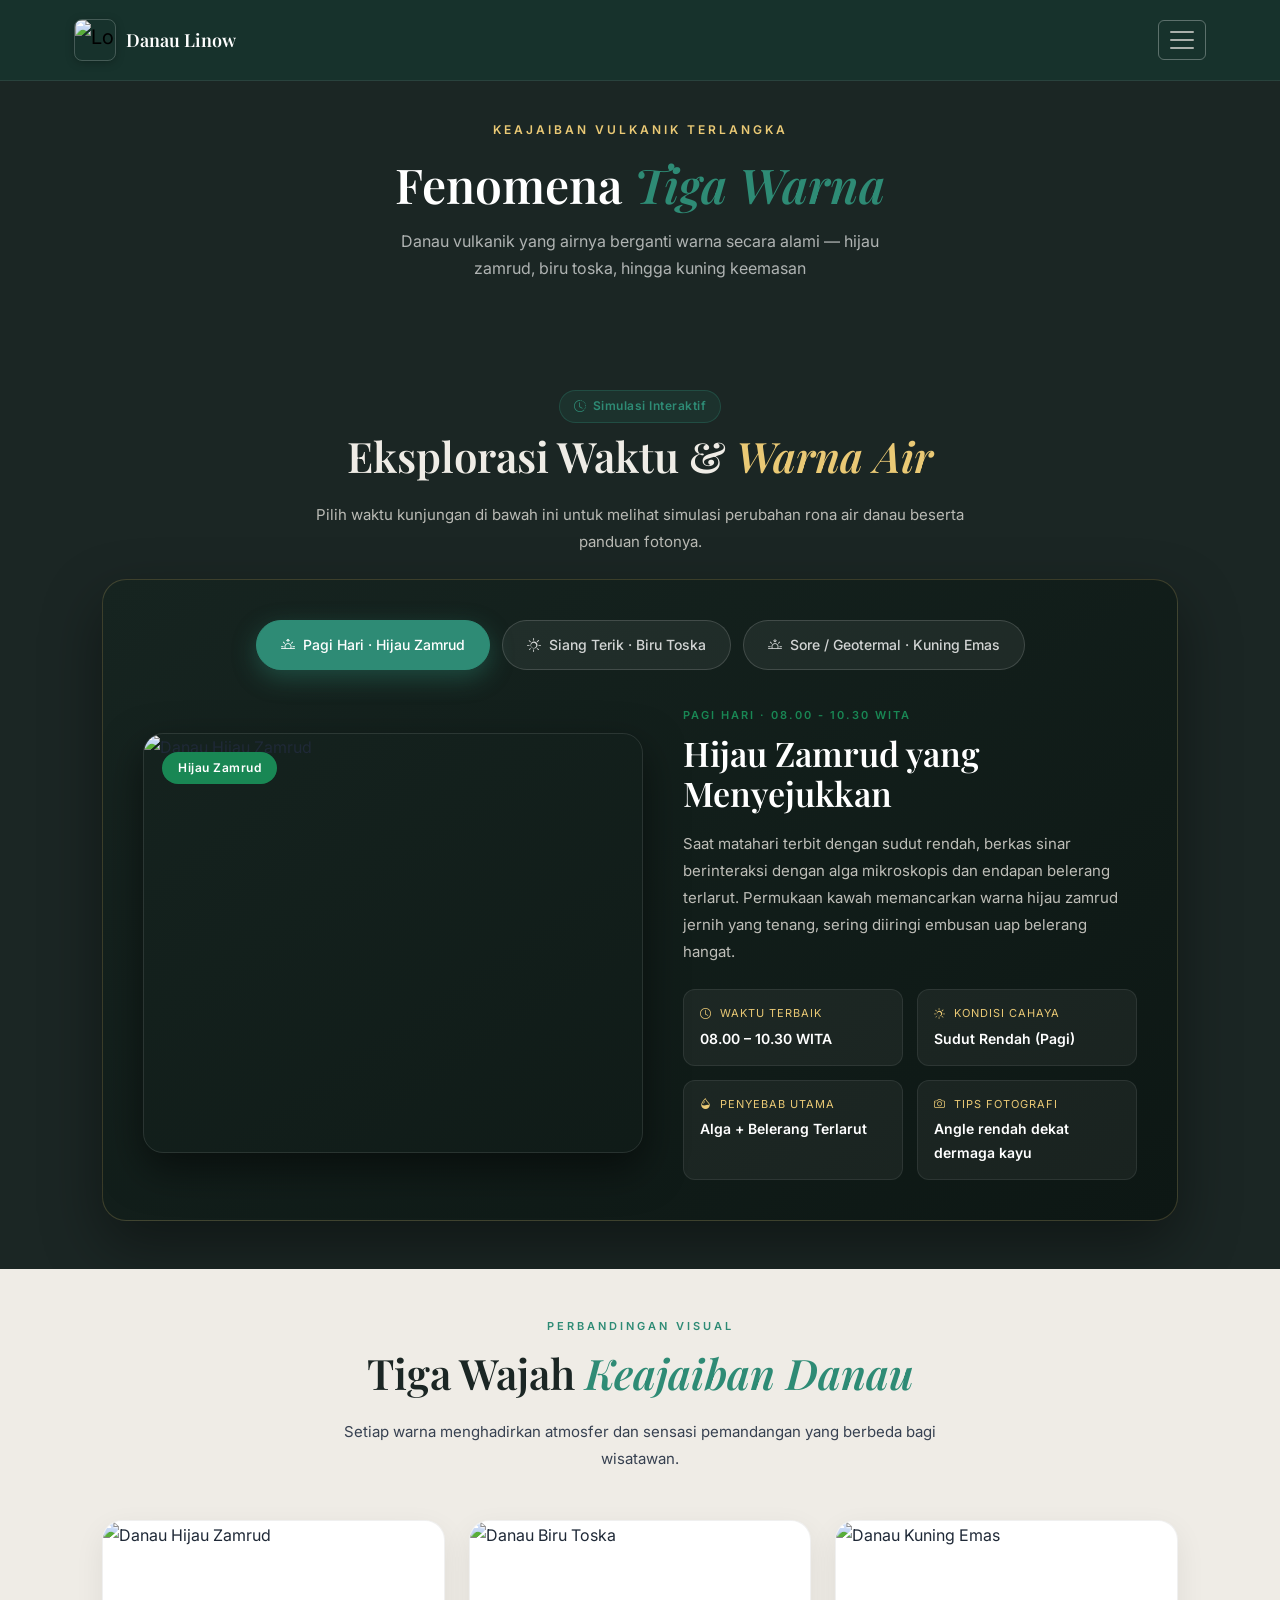
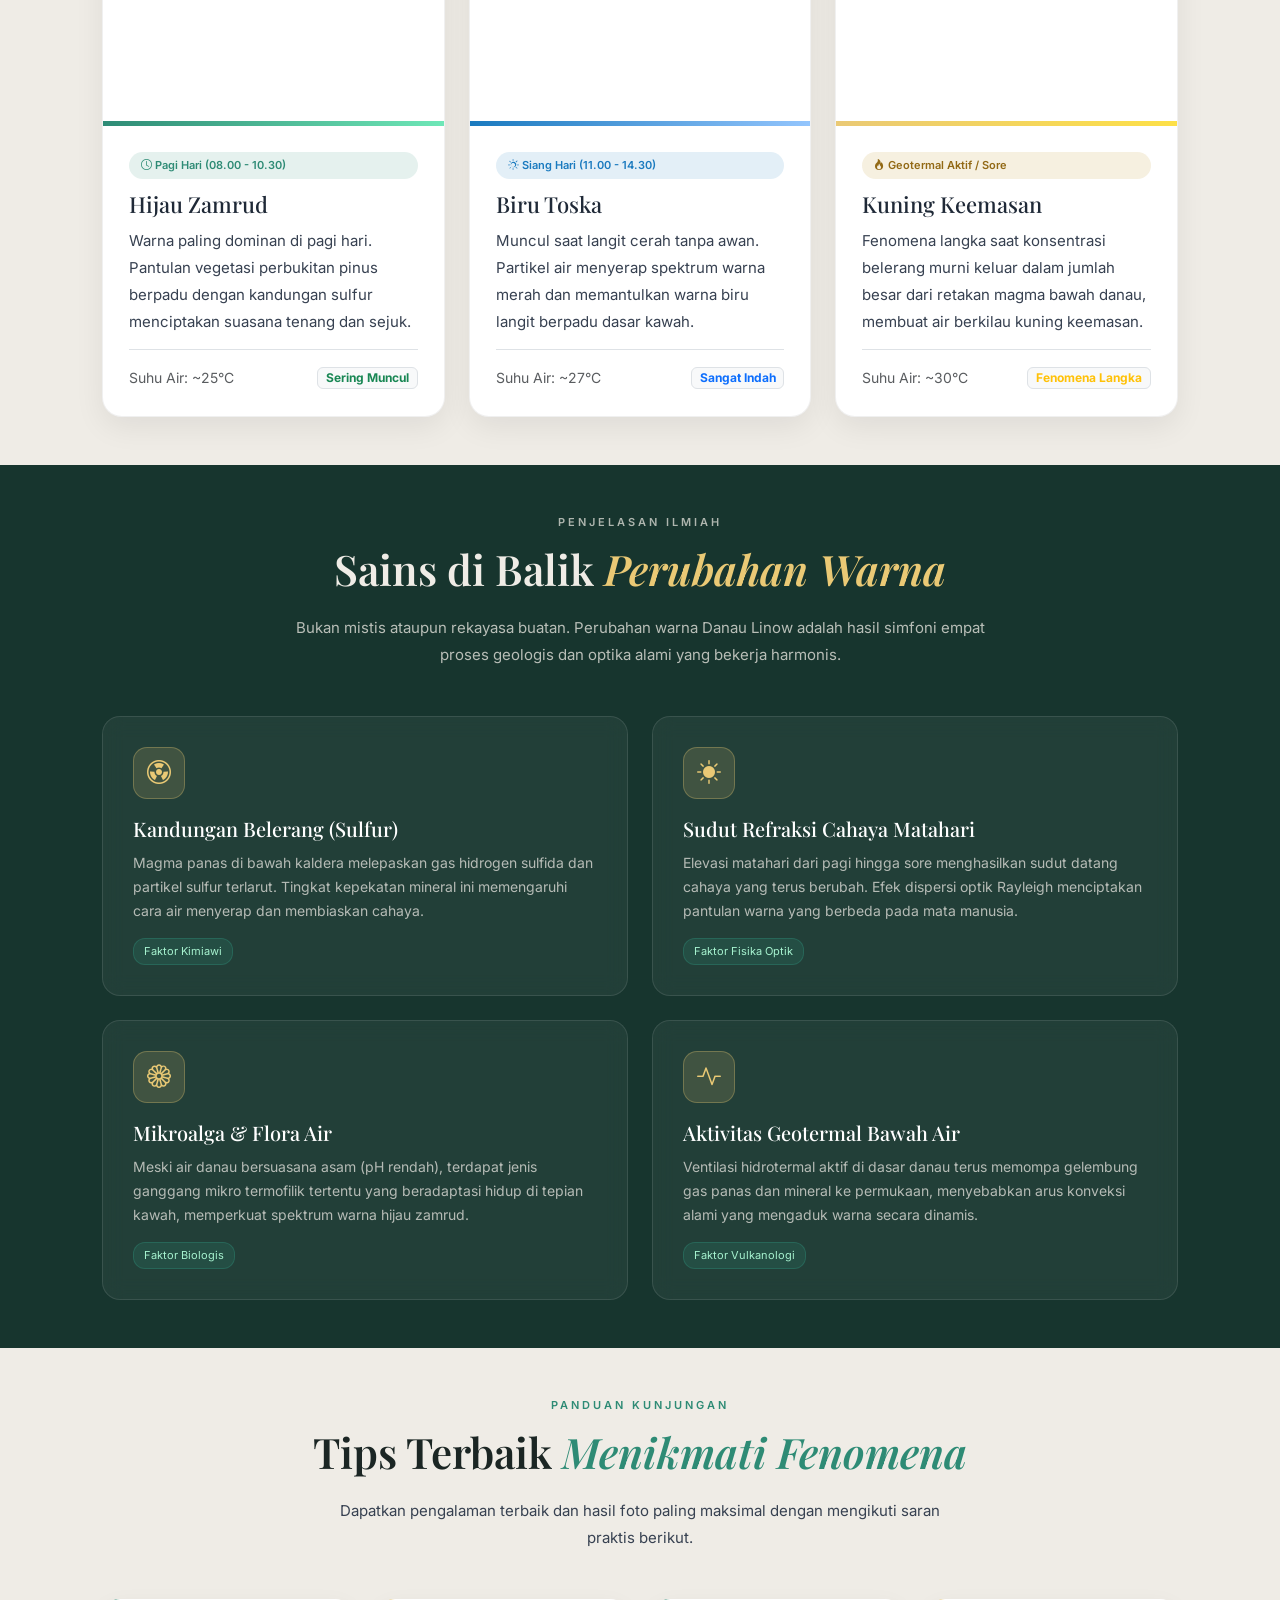
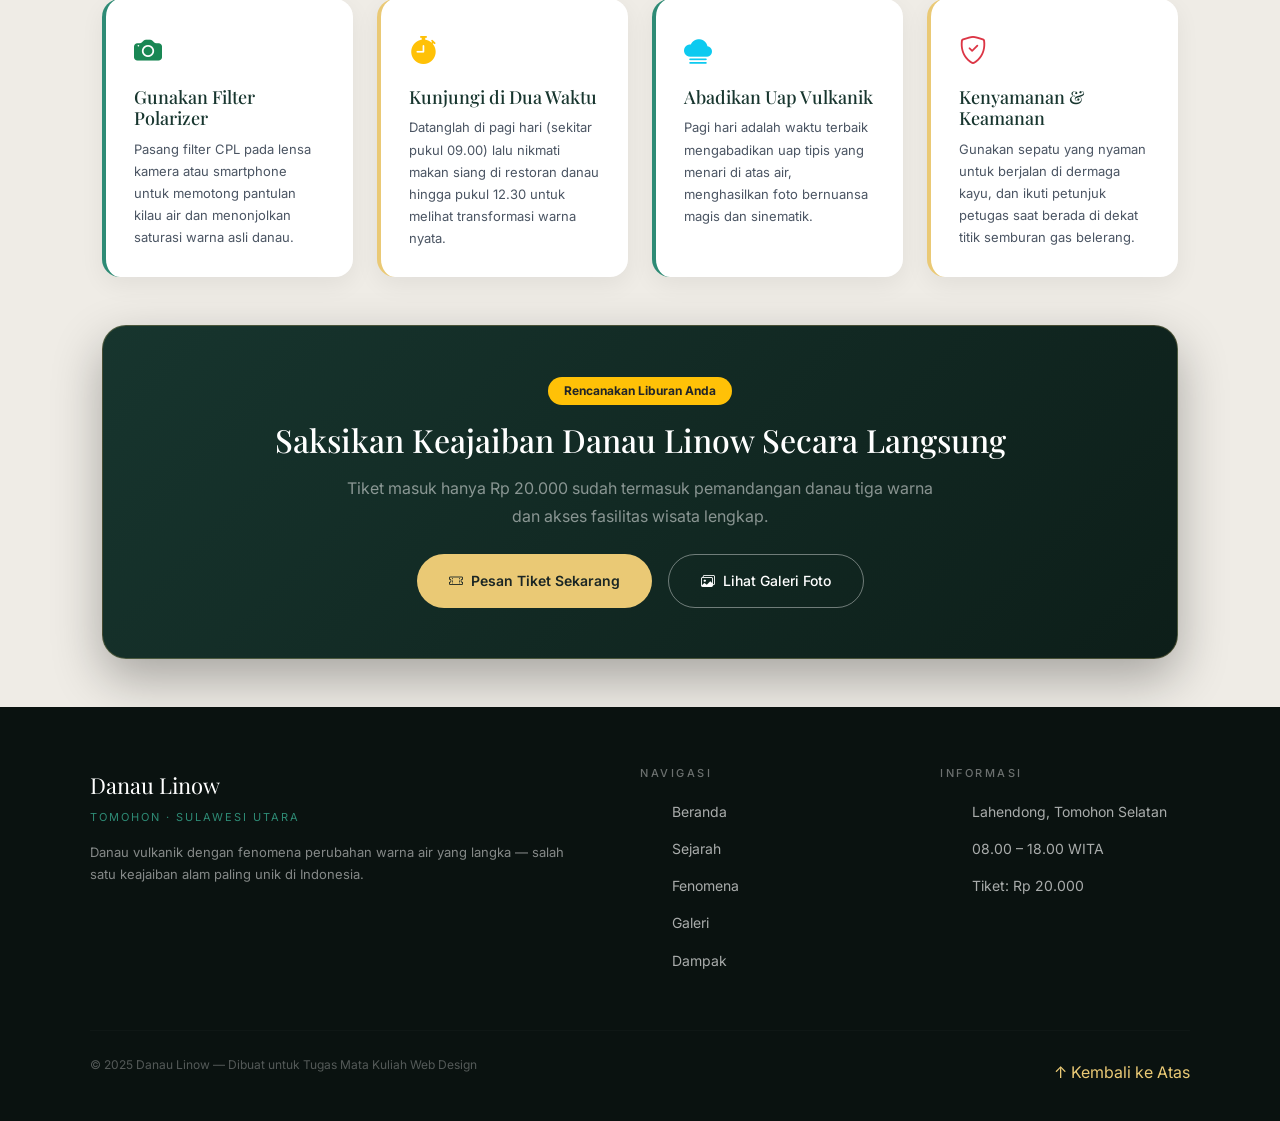
==== fenomena.html @ 19a24a29 "Update final project: implementasi Bootstrap 5 lokal, peningkatan desain UI/UX responsif, dan intera" ====
<!DOCTYPE html>
<html lang="id">
<head>
  <meta charset="UTF-8" />
  <meta name="viewport" content="width=device-width, initial-scale=1.0" />
  <meta name="description" content="Fenomena Danau Linow — perubahan warna air yang langka akibat aktivitas vulkanik dan kandungan belerang di Kota Tomohon." />
  <title>Danau Linow — Fenomena</title>
  <link rel="stylesheet" href="css/bootstrap.min.css" />
  <link rel="stylesheet" href="https://unpkg.com/aos@2.3.4/dist/aos.css" />
  <link rel="stylesheet" href="https://cdn.jsdelivr.net/npm/bootstrap-icons@1.11.3/font/bootstrap-icons.css" />
  <link rel="stylesheet" href="style.css" />
</head>
<body>

  <nav class="navbar" id="mainNav">
    <div class="container-fluid px-4">
      <a href="index.html" class="nav-logo navbar-brand">
        <img src="images/Logo Danau Linow.webp" alt="Logo Danau Linow" class="logo-img" />
        <span class="logo-text">Danau Linow</span>
      </a>
      <button class="navbar-toggler" type="button" data-bs-toggle="collapse" data-bs-target="#navMenu" aria-controls="navMenu" aria-expanded="false" aria-label="Toggle navigation">
        <span class="navbar-toggler-icon" style="filter:invert(1)"></span>
      </button>
      <div class="collapse navbar-collapse justify-content-end" id="navMenu">
        <ul class="navbar-nav gap-1">
          <li class="nav-item"><a href="index.html" class="nav-link">Beranda</a></li>
          <li class="nav-item"><a href="sejarah.html" class="nav-link">Sejarah</a></li>
          <li class="nav-item"><a href="fenomena.html" class="nav-link aktif">Fenomena</a></li>
          <li class="nav-item"><a href="galeri.html" class="nav-link">Galeri</a></li>
          <li class="nav-item"><a href="dampak.html" class="nav-link">Dampak</a></li>
        </ul>
      </div>
    </div>
  </nav>

  <div class="page-header">
    <p class="eyebrow">Keajaiban Vulkanik Terlangka</p>
    <h1 data-aos="fade-down">Fenomena <em>Tiga Warna</em></h1>
    <p>Danau vulkanik yang airnya berganti warna secara alami — hijau zamrud, biru toska, hingga kuning keemasan</p>
  </div>

  <section class="section-dark py-5">
    <div class="container">
      <div class="text-center mb-4" data-aos="fade-up">
        <span class="badge-custom mb-2"><i class="bi bi-clock-history"></i> Simulasi Interaktif</span>
        <h2 class="section-title light">Eksplorasi Waktu &amp; <em class="gold">Warna Air</em></h2>
        <p class="teks-light" style="max-width: 650px; margin: 0 auto;">
          Pilih waktu kunjungan di bawah ini untuk melihat simulasi perubahan rona air danau beserta panduan fotonya.
        </p>
      </div>

      <div class="simulator-container" data-aos="zoom-in">
        <div class="simulator-tabs">
          <button class="simulator-btn active" data-color="hijau">
            <i class="bi bi-sunrise"></i> Pagi Hari · Hijau Zamrud
          </button>
          <button class="simulator-btn" data-color="biru">
            <i class="bi bi-sun"></i> Siang Terik · Biru Toska
          </button>
          <button class="simulator-btn" data-color="kuning">
            <i class="bi bi-sunset"></i> Sore / Geotermal · Kuning Emas
          </button>
        </div>

        <div class="simulator-display">
          <div class="simulator-img-wrap">
            <span class="simulator-badge bg-success text-white" id="simBadge">Hijau Zamrud</span>
            <img id="simImg" src="images/Danau Hijau Zambrut.webp" alt="Danau Hijau Zamrud" />
          </div>

          <div class="simulator-content">
            <div class="simulator-tag text-success" id="simTag">Pagi Hari · 08.00 - 10.30 WITA</div>
            <h3 class="simulator-title" id="simTitle">Hijau Zamrud yang Menyejukkan</h3>
            <p class="simulator-desc" id="simDesc">
              Saat matahari terbit dengan sudut rendah, berkas sinar berinteraksi dengan alga mikroskopis dan endapan belerang terlarut. Permukaan kawah memancarkan warna hijau zamrud jernih yang tenang, sering diiringi embusan uap belerang hangat.
            </p>

            <div class="simulator-meta-grid">
              <div class="simulator-meta-card">
                <div class="meta-label"><i class="bi bi-clock me-1"></i> Waktu Terbaik</div>
                <div class="meta-value" id="simWaktu">08.00 – 10.30 WITA</div>
              </div>
              <div class="simulator-meta-card">
                <div class="meta-label"><i class="bi bi-brightness-high me-1"></i> Kondisi Cahaya</div>
                <div class="meta-value" id="simCahaya">Sudut Rendah (Pagi)</div>
              </div>
              <div class="simulator-meta-card">
                <div class="meta-label"><i class="bi bi-droplet-half me-1"></i> Penyebab Utama</div>
                <div class="meta-value" id="simReaksi">Alga + Belerang Terlarut</div>
              </div>
              <div class="simulator-meta-card">
                <div class="meta-label"><i class="bi bi-camera me-1"></i> Tips Fotografi</div>
                <div class="meta-value" id="simTips">Angle rendah dekat dermaga kayu</div>
              </div>
            </div>
          </div>
        </div>
      </div>
    </div>
  </section>

  <section class="section-light py-5">
    <div class="container">
      <div class="text-center mb-5" data-aos="fade-up">
        <p class="eyebrow teal">Perbandingan Visual</p>
        <h2 class="section-title dark">Tiga Wajah <em>Keajaiban Danau</em></h2>
        <p class="teks-dark" style="max-width: 650px; margin: 0 auto;">
          Setiap warna menghadirkan atmosfer dan sensasi pemandangan yang berbeda bagi wisatawan.
        </p>
      </div>

      <div class="row g-4">
        <div class="col-lg-4 col-md-6" data-aos="fade-up" data-aos-delay="100">
          <div class="color-compare-card">
            <div class="color-compare-header">
              <img src="images/Danau Hijau Zambrut.webp" alt="Danau Hijau Zamrud" />
            </div>
            <div class="color-bar hijau"></div>
            <div class="color-compare-body">
              <span class="color-badge-pill hijau"><i class="bi bi-clock"></i> Pagi Hari (08.00 - 10.30)</span>
              <h3>Hijau Zamrud</h3>
              <p class="teks-dark">
                Warna paling dominan di pagi hari. Pantulan vegetasi perbukitan pinus berpadu dengan kandungan sulfur menciptakan suasana tenang dan sejuk.
              </p>
              <div class="mt-auto pt-3 border-top d-flex justify-content-between align-items-center">
                <span class="small text-muted">Suhu Air: ~25°C</span>
                <span class="badge bg-light text-success border">Sering Muncul</span>
              </div>
            </div>
          </div>
        </div>

        <div class="col-lg-4 col-md-6" data-aos="fade-up" data-aos-delay="200">
          <div class="color-compare-card">
            <div class="color-compare-header">
              <img src="images/Danau Toska.webp" alt="Danau Biru Toska" />
            </div>
            <div class="color-bar biru"></div>
            <div class="color-compare-body">
              <span class="color-badge-pill biru"><i class="bi bi-sun"></i> Siang Hari (11.00 - 14.30)</span>
              <h3>Biru Toska</h3>
              <p class="teks-dark">
                Muncul saat langit cerah tanpa awan. Partikel air menyerap spektrum warna merah dan memantulkan warna biru langit berpadu dasar kawah.
              </p>
              <div class="mt-auto pt-3 border-top d-flex justify-content-between align-items-center">
                <span class="small text-muted">Suhu Air: ~27°C</span>
                <span class="badge bg-light text-primary border">Sangat Indah</span>
              </div>
            </div>
          </div>
        </div>

        <div class="col-lg-4 col-md-12" data-aos="fade-up" data-aos-delay="300">
          <div class="color-compare-card">
            <div class="color-compare-header">
              <img src="images/Danau Kuning emas.webp" alt="Danau Kuning Emas" />
            </div>
            <div class="color-bar kuning"></div>
            <div class="color-compare-body">
              <span class="color-badge-pill kuning"><i class="bi bi-fire"></i> Geotermal Aktif / Sore</span>
              <h3>Kuning Keemasan</h3>
              <p class="teks-dark">
                Fenomena langka saat konsentrasi belerang murni keluar dalam jumlah besar dari retakan magma bawah danau, membuat air berkilau kuning keemasan.
              </p>
              <div class="mt-auto pt-3 border-top d-flex justify-content-between align-items-center">
                <span class="small text-muted">Suhu Air: ~30°C</span>
                <span class="badge bg-light text-warning border">Fenomena Langka</span>
              </div>
            </div>
          </div>
        </div>
      </div>
    </div>
  </section>

  <section class="section-green py-5">
    <div class="container">
      <div class="text-center mb-5" data-aos="fade-up">
        <p class="eyebrow cream">Penjelasan Ilmiah</p>
        <h2 class="section-title light">Sains di Balik <em class="gold">Perubahan Warna</em></h2>
        <p class="teks-light" style="max-width: 700px; margin: 0 auto;">
          Bukan mistis ataupun rekayasa buatan. Perubahan warna Danau Linow adalah hasil simfoni empat proses geologis dan optika alami yang bekerja harmonis.
        </p>
      </div>

      <div class="science-grid">
        <div class="science-card" data-aos="fade-right" data-aos-delay="100">
          <div class="science-icon"><i class="bi bi-radioactive"></i></div>
          <h3 class="science-title">Kandungan Belerang (Sulfur)</h3>
          <p class="science-desc">
            Magma panas di bawah kaldera melepaskan gas hidrogen sulfida dan partikel sulfur terlarut. Tingkat kepekatan mineral ini memengaruhi cara air menyerap dan membiaskan cahaya.
          </p>
          <span class="science-badge">Faktor Kimiawi</span>
        </div>

        <div class="science-card" data-aos="fade-left" data-aos-delay="200">
          <div class="science-icon"><i class="bi bi-sun-fill"></i></div>
          <h3 class="science-title">Sudut Refraksi Cahaya Matahari</h3>
          <p class="science-desc">
            Elevasi matahari dari pagi hingga sore menghasilkan sudut datang cahaya yang terus berubah. Efek dispersi optik Rayleigh menciptakan pantulan warna yang berbeda pada mata manusia.
          </p>
          <span class="science-badge">Faktor Fisika Optik</span>
        </div>

        <div class="science-card" data-aos="fade-right" data-aos-delay="300">
          <div class="science-icon"><i class="bi bi-flower1"></i></div>
          <h3 class="science-title">Mikroalga &amp; Flora Air</h3>
          <p class="science-desc">
            Meski air danau bersuasana asam (pH rendah), terdapat jenis ganggang mikro termofilik tertentu yang beradaptasi hidup di tepian kawah, memperkuat spektrum warna hijau zamrud.
          </p>
          <span class="science-badge">Faktor Biologis</span>
        </div>

        <div class="science-card" data-aos="fade-left" data-aos-delay="400">
          <div class="science-icon"><i class="bi bi-activity"></i></div>
          <h3 class="science-title">Aktivitas Geotermal Bawah Air</h3>
          <p class="science-desc">
            Ventilasi hidrotermal aktif di dasar danau terus memompa gelembung gas panas dan mineral ke permukaan, menyebabkan arus konveksi alami yang mengaduk warna secara dinamis.
          </p>
          <span class="science-badge">Faktor Vulkanologi</span>
        </div>
      </div>
    </div>
  </section>

  <section class="section-light py-5">
    <div class="container">
      <div class="text-center mb-5" data-aos="fade-up">
        <p class="eyebrow teal">Panduan Kunjungan</p>
        <h2 class="section-title dark">Tips Terbaik <em>Menikmati Fenomena</em></h2>
        <p class="teks-dark" style="max-width: 650px; margin: 0 auto;">
          Dapatkan pengalaman terbaik dan hasil foto paling maksimal dengan mengikuti saran praktis berikut.
        </p>
      </div>

      <div class="row g-4">
        <div class="col-lg-3 col-md-6" data-aos="fade-up" data-aos-delay="100">
          <div class="travel-tip-card">
            <div class="travel-tip-icon text-success"><i class="bi bi-camera-fill"></i></div>
            <h4>Gunakan Filter Polarizer</h4>
            <p>Pasang filter CPL pada lensa kamera atau smartphone untuk memotong pantulan kilau air dan menonjolkan saturasi warna asli danau.</p>
          </div>
        </div>

        <div class="col-lg-3 col-md-6" data-aos="fade-up" data-aos-delay="200">
          <div class="travel-tip-card gold-border">
            <div class="travel-tip-icon text-warning"><i class="bi bi-stopwatch-fill"></i></div>
            <h4>Kunjungi di Dua Waktu</h4>
            <p>Datanglah di pagi hari (sekitar pukul 09.00) lalu nikmati makan siang di restoran danau hingga pukul 12.30 untuk melihat transformasi warna nyata.</p>
          </div>
        </div>

        <div class="col-lg-3 col-md-6" data-aos="fade-up" data-aos-delay="300">
          <div class="travel-tip-card">
            <div class="travel-tip-icon text-info"><i class="bi bi-cloud-fog-fill"></i></div>
            <h4>Abadikan Uap Vulkanik</h4>
            <p>Pagi hari adalah waktu terbaik mengabadikan uap tipis yang menari di atas air, menghasilkan foto bernuansa magis dan sinematik.</p>
          </div>
        </div>

        <div class="col-lg-3 col-md-6" data-aos="fade-up" data-aos-delay="400">
          <div class="travel-tip-card gold-border">
            <div class="travel-tip-icon text-danger"><i class="bi bi-shield-check"></i></div>
            <h4>Kenyamanan &amp; Keamanan</h4>
            <p>Gunakan sepatu yang nyaman untuk berjalan di dermaga kayu, dan ikuti petunjuk petugas saat berada di dekat titik semburan gas belerang.</p>
          </div>
        </div>
      </div>

      <div class="mt-5" data-aos="zoom-in">
        <div class="cta-banner">
          <span class="badge bg-warning text-dark px-3 py-2 rounded-pill mb-3 fw-bold">Rencanakan Liburan Anda</span>
          <h3 class="text-white mb-3" style="font-family:'Playfair Display',serif; font-size:32px;">Saksikan Keajaiban Danau Linow Secara Langsung</h3>
          <p class="text-white-50 mb-4 mx-auto" style="max-width: 600px;">
            Tiket masuk hanya Rp 20.000 sudah termasuk pemandangan danau tiga warna dan akses fasilitas wisata lengkap.
          </p>
          <div class="d-flex justify-content-center gap-3 flex-wrap">
            <a href="index.html#reservasi" class="btn-primary" style="display:inline-flex; align-items:center; gap:8px;">
              <i class="bi bi-ticket-perforated"></i> Pesan Tiket Sekarang
            </a>
            <a href="galeri.html" class="btn-outline" style="display:inline-flex; align-items:center; gap:8px;">
              <i class="bi bi-images"></i> Lihat Galeri Foto
            </a>
          </div>
        </div>
      </div>
    </div>
  </section>

  <footer>
    <div class="footer-grid">
      <div class="footer-brand">
        <div class="brand-title">Danau Linow</div>
        <div class="brand-sub">Tomohon · Sulawesi Utara</div>
        <p>Danau vulkanik dengan fenomena perubahan warna air yang langka — salah satu keajaiban alam paling unik di Indonesia.</p>
      </div>
      <div class="footer-col">
        <h4>Navigasi</h4>
        <ul>
          <li><a href="index.html">Beranda</a></li>
          <li><a href="sejarah.html">Sejarah</a></li>
          <li><a href="fenomena.html">Fenomena</a></li>
          <li><a href="galeri.html">Galeri</a></li>
          <li><a href="dampak.html">Dampak</a></li>
        </ul>
      </div>
      <div class="footer-col">
        <h4>Informasi</h4>
        <ul>
          <li><a href="#">Lahendong, Tomohon Selatan</a></li>
          <li><a href="#">08.00 – 18.00 WITA</a></li>
          <li><a href="#">Tiket: Rp 20.000</a></li>
        </ul>
      </div>
    </div>
    <hr class="footer-divider" />
    <div class="footer-bottom">
      <p>© 2025 Danau Linow — Dibuat untuk Tugas Mata Kuliah Web Design</p>
      <a href="fenomena.html">↑ Kembali ke Atas</a>
    </div>
  </footer>

  <div class="modal fade" id="imgModal" tabindex="-1" aria-hidden="true">
    <div class="modal-dialog modal-lg modal-dialog-centered">
      <div class="modal-content bg-dark border-0">
        <div class="modal-header border-0">
          <h6 class="modal-title text-white" id="imgModalCaption"></h6>
          <button type="button" class="btn-close btn-close-white" data-bs-dismiss="modal" aria-label="Tutup"></button>
        </div>
        <div class="modal-body p-0">
          <img id="imgModalSrc" src="" alt="" class="w-100" style="max-height:80vh; object-fit:contain;" />
        </div>
      </div>
    </div>
  </div>

  <button id="scrollTopBtn" class="btn btn-primary rounded-circle position-fixed"
    style="bottom:30px; right:30px; width:50px; height:50px; z-index:999; display:none; background:#2E8B75; border:none; align-items:center; justify-content:center;">
    <i class="bi bi-arrow-up"></i>
  </button>

  <script src="js/bootstrap.bundle.min.js"></script>
  <script src="https://unpkg.com/aos@2.3.4/dist/aos.js"></script>
  <script src="main.js"></script>

</body>
</html>
---- style.css ----
@import url('https://fonts.googleapis.com/css2?family=Playfair+Display:ital,wght@0,500;0,600;0,700;1,500;1,600&family=Inter:wght@300;400;500;600&display=swap');

* {
  margin: 0;
  padding: 0;
  box-sizing: border-box;
}

html {
  scroll-behavior: smooth;
  -webkit-text-size-adjust: 100%;
}

img {
  max-width: 100%;
}

body {
  overflow-x: hidden;
}


body {
  font-family: 'Inter', sans-serif;
  background-color: #EFECE6;
  color: #1F2937;
  line-height: 1.7;
}

/* Navbar */
nav {
  position: fixed;
  top: 0;
  left: 0;
  right: 0;
  z-index: 100;
  display: flex;
  align-items: center;
  justify-content: space-between;
  padding: 18px 50px;
  background-color: rgba(23, 53, 46, 0.85);
  backdrop-filter: blur(12px);
  border-bottom: 1px solid rgba(255, 255, 255, 0.1);
}

.nav-logo {
  display: flex;
  align-items: center;
  gap: 10px;
  text-decoration: none;
}

.nav-logo .logo-img {
  width: 42px;
  height: 42px;
  border-radius: 8px;
  object-fit: cover;
  box-shadow: 0 2px 8px rgba(0, 0, 0, 0.25);
  border: 1px solid rgba(255, 255, 255, 0.2);
  transition: transform 0.2s ease;

  
}

.nav-logo:hover .logo-img {
  transform: scale(1.05);
}

.nav-logo .logo-text {
  color: white;
  font-family: 'Playfair Display', serif;
  font-size: 18px;
  font-weight: 600;
}

nav ul {
  list-style: none;
  display: flex;
  gap: 8px;
}

nav ul li a {
  color: rgba(255, 255, 255, 0.8);
  text-decoration: none;
  font-size: 14px;
  font-weight: 500;
  padding: 8px 16px;
  border-radius: 30px;
  letter-spacing: 0.5px;
  transition: color 0.3s, background-color 0.3s;
}

nav ul li a:hover {
  color: #EAC975;
}

nav ul li a.aktif {
  background-color: rgba(255, 255, 255, 0.15);
  color: #EAC975;
}

/* Hero Section */
.hero {
  height: 100vh;           
  min-height: 600px;
  display: flex;
  align-items: center;
  justify-content: center;
  text-align: center;
  position: relative;
  overflow: hidden;
  
  background-image: url('images/Danau Hijau Zambrut.webp');
  background-size: cover;
  background-position: center;
}

.hero-overlay {
  position: absolute;
  inset: 0;
  background: linear-gradient(to bottom,
    rgba(10, 18, 16, 0.5) 0%,
    rgba(10, 18, 16, 0.7) 100%);
}

.hero-content {
  position: relative;   
  z-index: 2;
  max-width: 750px;
  padding: 20px;
}

.hero-badge {
  display: inline-block;
  background-color: rgba(255, 255, 255, 0.12);
  color: rgba(255, 255, 255, 0.9);
  border: 1px solid rgba(255, 255, 255, 0.25);
  border-radius: 30px;
  padding: 6px 18px;
  font-size: 12px;
  letter-spacing: 2px;
  text-transform: uppercase;
  margin-bottom: 28px;

  animation: blink-badge 3s ease-in-out infinite;
}

.hero h1 {
  font-family: 'Playfair Display', serif;
  font-size: 68px;
  font-weight: 600;
  color: white;
  line-height: 1.15;
  margin-bottom: 8px;
}

.hero h1 em {
  font-style: italic;
  color: #2E8B75;
}

.hero-sub {
  font-family: 'Playfair Display', serif;
  font-style: italic;
  font-size: 22px;
  color: #EAC975;
  margin-bottom: 18px;
}

.hero-desc {
  font-size: 16px;
  color: rgba(255, 255, 255, 0.75);
  max-width: 520px;
  margin: 0 auto 36px;
}

.hero-buttons {
  display: flex;
  gap: 14px;
  justify-content: center;
  flex-wrap: wrap;
}

.btn-primary {
  background-color: #EAC975;
  color: #1B2624;
  padding: 14px 32px;
  border-radius: 30px;
  text-decoration: none;
  font-size: 14px;
  font-weight: 600;
  transition: background-color 0.3s;
}
.btn-primary:hover {
  background-color: #d4b35e;
}

.btn-outline {
  background-color: transparent;
  color: white;
  border: 1px solid rgba(255, 255, 255, 0.4);
  padding: 14px 32px;
  border-radius: 30px;
  text-decoration: none;
  font-size: 14px;
  font-weight: 500;
  transition: background-color 0.3s;
}
.btn-outline:hover {
  background-color: rgba(255, 255, 255, 0.1);
}

.hero-stats {
  position: absolute;
  bottom: 0;
  left: 0;
  right: 0;
  z-index: 2;
  display: flex;
  justify-content: center;
  gap: 0;
  border-top: 1px solid rgba(255, 255, 255, 0.15);
}

.hero-stats .stat-item {
  padding: 20px 50px;
  text-align: center;
  border-right: 1px solid rgba(255, 255, 255, 0.15);
}

.hero-stats .stat-item:last-child {
  border-right: none;
}

.hero-stats .stat-angka {
  font-family: 'Playfair Display', serif;
  font-size: 28px;
  font-weight: 600;
  color: #EAC975;
}

.hero-stats .stat-label {
  font-size: 11px;
  color: rgba(255, 255, 255, 0.6);
  letter-spacing: 1.5px;
  text-transform: uppercase;
  margin-top: 2px;
}

/* Judul Halaman */
.page-header {
  background-color: #1B2624;
  color: white;
  padding: 120px 50px 60px;   
  text-align: center;
}

.page-header .eyebrow {
  font-size: 12px;
  letter-spacing: 3px;
  text-transform: uppercase;
  color: #EAC975;
  margin-bottom: 16px;
}

.page-header h1 {
  font-family: 'Playfair Display', serif;
  font-size: 48px;
  font-weight: 600;
  color: white;
  margin-bottom: 14px;
}

.page-header h1 em {
  font-style: italic;
  color: #2E8B75;
}

.page-header p {
  font-size: 16px;
  color: rgba(255, 255, 255, 0.65);
  max-width: 500px;
  margin: 0 auto;
}

/* Section Warna Terang */
.section-light {
  background-color: #EFECE6;
  padding: 80px 50px;
}

/* Section Warna Gelap */
.section-dark {
  background-color: #1B2624;
  padding: 80px 50px;
}

/* Section Warna Hijau Gelap */
.section-green {
  background-color: #17352E;
  padding: 80px 50px;
}

.container {
  max-width: 1100px;
  margin: 0 auto;
}

/* Label Eyebrow */
.eyebrow {
  font-size: 11px;
  letter-spacing: 3px;
  text-transform: uppercase;
  font-weight: 600;
  margin-bottom: 12px;
}

.eyebrow.teal  { color: #2E8B75; }
.eyebrow.gold  { color: #EAC975; }
.eyebrow.cream { color: rgba(239, 236, 230, 0.7); }

.section-title {
  font-family: 'Playfair Display', serif;
  font-size: 42px;
  font-weight: 600;
  line-height: 1.2;
  margin-bottom: 20px;
}

.section-title.dark  { color: #1B2624; }
.section-title.light { color: #EFECE6; }

.section-title em {
  font-style: italic;
  color: #2E8B75;
}

.section-title em.gold {
  color: #EAC975;
}

.grid-2 {
  display: grid;
  grid-template-columns: 1fr 1fr;
  gap: 30px;
  animation: float-image 5s ease-in-out infinite;
}
/* Kartu Info */
.info-card {
  background-color: white;
  border-radius: 12px;
  padding: 20px 22px;
  border: 1px solid rgba(0,0,0,0.06);
}

.info-card .info-label {
  font-size: 11px;
  text-transform: uppercase;
  letter-spacing: 1.5px;
  color: #2E8B75;
  font-weight: 600;
  margin-bottom: 6px;
}

.info-card .info-value {
  font-family: 'Playfair Display', serif;
  font-size: 17px;
  color: #1B2624;
  font-weight: 600;
}

.info-card.dark-card {
  background-color: #23302D;
  border: 1px solid rgba(255,255,255,0.08);
}

.info-card.dark-card .info-label { color: #EAC975; }
.info-card.dark-card .info-value { color: #EFECE6; }

/* Kartu Foto */
.foto-card {
  border-radius: 16px;
  overflow: hidden;
  position: relative;
}

.foto-card img {
  width: 100%;
  height: 260px;
  object-fit: cover;
  display: block;
}

.foto-card .foto-overlay {
  position: absolute;
  bottom: 0;
  left: 0;
  right: 0;
  background: linear-gradient(to top, rgba(10,18,16,0.9) 0%, transparent 70%);
  padding: 20px;
}

.foto-card .foto-overlay .pill-tag {
  display: inline-block;
  background-color: rgba(234, 201, 117, 0.2);
  color: #EAC975;
  border: 1px solid #EAC975;
  border-radius: 20px;
  padding: 3px 12px;
  font-size: 11px;
  letter-spacing: 1px;
  text-transform: uppercase;
  margin-bottom: 8px;
}

.foto-card .foto-overlay h3 {
  font-family: 'Playfair Display', serif;
  font-size: 20px;
  color: white;
}

/* Kartu Dampak */
.dampak-card {
  border-radius: 16px;
  overflow: hidden;
  position: relative;
  height: 260px;
}

.dampak-card img {
  width: 100%;
  height: 100%;
  object-fit: cover;
  display: block;
}

.dampak-card .dampak-overlay {
  position: absolute;
  inset: 0;
  background: linear-gradient(to top, rgba(10,18,16,0.92) 30%, rgba(10,18,16,0.3) 100%);
  padding: 20px;
  display: flex;
  flex-direction: column;
  justify-content: flex-end;
}

.dampak-card .nomor {
  position: absolute;
  top: 12px;
  right: 16px;
  font-family: 'Playfair Display', serif;
  font-size: 52px;
  font-weight: 700;
  color: rgba(255, 255, 255, 0.12);
  line-height: 1;
}

.dampak-card .pill-tag {
  display: inline-block;
  background-color: rgba(255,255,255,0.15);
  color: rgba(255,255,255,0.85);
  border: 1px solid rgba(255,255,255,0.25);
  border-radius: 20px;
  padding: 3px 12px;
  font-size: 10px;
  letter-spacing: 1.5px;
  text-transform: uppercase;
  margin-bottom: 8px;
}

.dampak-card h3 {
  font-family: 'Playfair Display', serif;
  font-size: 18px;
  color: white;
  margin-bottom: 6px;
}

.dampak-card p {
  font-size: 13px;
  color: rgba(255,255,255,0.65);
  line-height: 1.5;
}

table {
  width: 100%;
  border-collapse: collapse;
  border-radius: 12px;
  overflow: hidden;
}

table th {
  background-color: #1B2624;
  color: #EAC975;
  padding: 14px 18px;
  text-align: left;
  font-size: 12px;
  letter-spacing: 1.5px;
  text-transform: uppercase;
  font-weight: 600;
}

table td {
  padding: 14px 18px;
  font-size: 14px;
  color: #374151;
  border-bottom: 1px solid #E5E7EB;
  background-color: white;
}

table tr:last-child td {
  border-bottom: none;
}

table tr:hover td {
  background-color: #F0FDF4;
}

/* Timeline */
.timeline {
  border-left: 2px solid #2E8B75;
  padding-left: 36px;
  margin-top: 30px;
}

.timeline-item {
  position: relative;
  margin-bottom: 36px;
}

.timeline-item::before {
  content: '';
  width: 14px;
  height: 14px;
  background-color: #EAC975;
  border: 2px solid #2E8B75;
  border-radius: 50%;
  position: absolute;
  left: -44px;
  top: 4px;
}

.timeline-item .tahun {
  font-size: 11px;
  color: #EAC975;
  font-weight: 700;
  letter-spacing: 2px;
  text-transform: uppercase;
  margin-bottom: 4px;
}

.timeline-item h3 {
  font-family: 'Playfair Display', serif;
  font-size: 19px;
  color: #EFECE6;
  margin-bottom: 6px;
}

.timeline-item p {
  font-size: 14px;
  color: rgba(239, 236, 230, 0.65);
  line-height: 1.7;
}

/* Warna Fenomena */
.fenomena-box {
  border-radius: 16px;
  padding: 28px;
  margin-bottom: 16px;
}

.fenomena-box.hijau {
  background-color: rgba(46, 139, 117, 0.15);
  border: 1px solid rgba(46, 139, 117, 0.4);
}

.fenomena-box.biru {
  background-color: rgba(26, 122, 191, 0.12);
  border: 1px solid rgba(26, 122, 191, 0.35);
}

.fenomena-box.kuning {
  background-color: rgba(234, 201, 117, 0.12);
  border: 1px solid rgba(234, 201, 117, 0.4);
}

.fenomena-box h3 {
  font-family: 'Playfair Display', serif;
  font-size: 20px;
  margin-bottom: 8px;
}

.fenomena-box.hijau h3  { color: #2E8B75; }
.fenomena-box.biru h3   { color: #60A5FA; }
.fenomena-box.kuning h3 { color: #EAC975; }

.fenomena-box p {
  font-size: 14px;
  color: rgba(239, 236, 230, 0.75);
  line-height: 1.7;
}

/* Kartu Arsip Sejarah */
.arsip-card {
  background-color: white;
  border-radius: 16px;
  overflow: hidden;
  box-shadow: 0 4px 24px rgba(0,0,0,0.1);
}

.arsip-card img {
  width: 100%;
  height: 240px;
  object-fit: cover;
  display: block;
}

.arsip-card-body {
  padding: 24px;
  background-color: #2E8B75;
}

.arsip-card-body .arsip-label {
  font-size: 11px;
  color: rgba(255,255,255,0.65);
  letter-spacing: 2px;
  text-transform: uppercase;
  margin-bottom: 8px;
}

.arsip-card-body h3 {
  font-family: 'Playfair Display', serif;
  font-size: 18px;
  color: white;
  margin-bottom: 8px;
}

.arsip-card-body p {
  font-size: 13px;
  color: rgba(255,255,255,0.8);
  line-height: 1.6;
}

.teks-dark {
  font-size: 15px;
  color: #374151;
  line-height: 1.8;
  margin-bottom: 14px;
}

.teks-light {
  font-size: 15px;
  color: rgba(239, 236, 230, 0.75);
  line-height: 1.8;
  margin-bottom: 14px;
}

.galeri-grid {
  display: grid;
  grid-template-columns: repeat(3, 1fr);
  gap: 16px;
}

.galeri-item {
  border-radius: 14px;
  overflow: hidden;
  position: relative;
  cursor: pointer;
}

.galeri-item img {
  width: 100%;
  height: 220px;
  object-fit: cover;
  display: block;
  transition: transform 0.4s ease;
}

.galeri-item:hover img {
  transform: scale(1.05);
}

.galeri-item figcaption {
  position: absolute;
  bottom: 0;
  left: 0;
  right: 0;
  background: linear-gradient(to top, rgba(10,18,16,0.9), transparent);
  padding: 16px 14px 12px;
  font-size: 13px;
  color: rgba(255,255,255,0.9);
  font-weight: 500;
}

/* Footer */
footer {
  background-color: #0A1210;
  color: white;
  padding: 60px 50px 30px;
}

.footer-grid {
  display: grid;
  grid-template-columns: 2fr 1fr 1fr;
  gap: 50px;
  max-width: 1100px;
  margin: 0 auto 40px;
}

.footer-brand .brand-title {
  font-family: 'Playfair Display', serif;
  font-size: 22px;
  color: white;
  margin-bottom: 4px;
}

.footer-brand .brand-sub {
  font-size: 11px;
  color: #2E8B75;
  letter-spacing: 2px;
  text-transform: uppercase;
  margin-bottom: 14px;
}

.footer-brand p {
  font-size: 13px;
  color: rgba(255,255,255,0.5);
  line-height: 1.7;
}

.footer-col h4 {
  font-size: 11px;
  letter-spacing: 2.5px;
  text-transform: uppercase;
  color: rgba(255,255,255,0.4);
  margin-bottom: 18px;
}

.footer-col ul {
  list-style: none;
}

.footer-col ul li {
  margin-bottom: 10px;
}

.footer-col ul li a {
  color: rgba(255,255,255,0.65);
  text-decoration: none;
  font-size: 14px;
  transition: color 0.3s;
}

.footer-col ul li a:hover {
  color: #EAC975;
}

.footer-divider {
  border: none;
  border-top: 1px solid rgba(255,255,255,0.08);
  margin: 0 auto;
  max-width: 1100px;
  margin-bottom: 24px;
}

.footer-bottom {
  max-width: 1100px;
  margin: 0 auto;
  display: flex;
  justify-content: space-between;
  align-items: center;
}

.footer-bottom p {
  font-size: 12px;
  color: rgba(255,255,255,0.3);
}

.footer-bottom a {
  color: #EAC975;
  text-decoration: none;
}

/* Form Reservasi */
.form-container {
  max-width: 760px;
  margin: 0 auto;
  background-color: white;
  padding: 40px;
  border-radius: 16px;
  box-shadow: 0 4px 20px rgba(0, 0, 0, 0.06);
  border: 1px solid rgba(0, 0, 0, 0.06);
}

.form-grid {
  display: grid;
  grid-template-columns: 1fr 1fr;
  gap: 20px;
}

.form-group {
  display: flex;
  flex-direction: column;
}

.form-group label {
  font-size: 13px;
  font-weight: 600;
  color: #17352E;
  margin-bottom: 8px;
}

.form-group input[type="text"],
.form-group input[type="email"],
.form-group input[type="tel"],
.form-group input[type="date"],
.form-group input[type="number"],
.form-group select,
.form-group textarea {
  width: 100%;
  padding: 12px 14px;
  font-size: 14px;
  font-family: inherit;
  border: 1px solid #D1D5DB;
  border-radius: 8px;
  background-color: #F9FAFB;
  color: #1F2937;
  outline: none;
  transition: border-color 0.2s, box-shadow 0.2s;
}

.form-group input:focus,
.form-group select:focus,
.form-group textarea:focus {
  border-color: #2E8B75;
  background-color: white;
  box-shadow: 0 0 0 3px rgba(46, 139, 117, 0.15);
}

.radio-group {
  display: flex;
  gap: 20px;
  flex-wrap: wrap;
  margin-top: 4px;
}

.radio-label {
  display: flex;
  align-items: center;
  gap: 6px;
  font-size: 14px;
  font-weight: normal;
  color: #4B5563;
  cursor: pointer;
}

.btn-submit {
  width: 100%;
  border: none;
  cursor: pointer;
  margin-top: 24px;
  font-size: 15px;
  font-family: inherit;
  text-align: center;
  display: block;
}

@media (max-width: 768px) {
  .form-grid {
    grid-template-columns: 1fr;
  }
  .form-container {
    padding: 24px;
  }
}

/* Utility Classes */

.mb-10 { margin-bottom: 10px; }
.mb-20 { margin-bottom: 20px; }
.mb-30 { margin-bottom: 30px; }
.mb-40 { margin-bottom: 40px; }
.mb-60 { margin-bottom: 60px; }

/* Responsive HP */
@media (max-width: 768px) {

  /* Navbar */
  nav {
    flex-direction: column;
    align-items: flex-start;
    gap: 8px;
    padding: 10px 16px;
  }
  nav ul {
    width: 100%;
    gap: 4px;
    overflow-x: auto;
    flex-wrap: nowrap;
    -webkit-overflow-scrolling: touch;
    scrollbar-width: none;
  }
  nav ul::-webkit-scrollbar { display: none; }
  nav ul li { flex-shrink: 0; }
  nav ul li a { display: block; padding: 6px 14px; font-size: 13px; white-space: nowrap; }
  .nav-logo .logo-img { width: 34px; height: 34px; }
  .nav-logo .logo-text { font-size: 16px; }

  /* Hero Section */
  .hero {
    height: auto;
    min-height: 100vh;
    min-height: 100svh;
    flex-direction: column;
    justify-content: flex-start;
    padding-top: 120px;
  }
  .hero-content { padding: 20px 20px 10px; }
  .hero-badge { font-size: 10px; letter-spacing: 1px; padding: 6px 14px; margin-bottom: 20px; }
  .hero h1 { font-size: 44px; }
  .hero-sub { font-size: 18px; }
  .hero-desc { font-size: 15px; margin-bottom: 26px; }
  .btn-primary, .btn-outline { padding: 12px 24px; }
  .hero-stats {
    position: relative;
    display: grid;
    grid-template-columns: 1fr 1fr;
    width: 100%;
    margin-top: 30px;
  }
  .hero-stats .stat-item {
    padding: 16px 10px;
    border-right: 1px solid rgba(255,255,255,0.15);
    border-bottom: 1px solid rgba(255,255,255,0.15);
  }
  .hero-stats .stat-item:nth-child(2n) { border-right: none; }
  .hero-stats .stat-item:nth-last-child(-n+2) { border-bottom: none; }
  .hero-stats .stat-angka { font-size: 22px; }
  .hero-stats .stat-label { font-size: 10px; letter-spacing: 1px; }

  /* Judul Halaman & Section */
  .page-header { padding: 120px 20px 40px; }
  .page-header h1 { font-size: 32px; }
  .page-header p { font-size: 14px; }
  .section-light, .section-dark, .section-green { padding: 48px 20px; }
  .section-title { font-size: 28px; }
  .teks-dark, .teks-light { font-size: 14px; }

  /* Grid */
  .grid-2, .grid-3 { grid-template-columns: 1fr; }
  .grid-2 { gap: 24px !important; margin-bottom: 40px; }
  .grid-2 .grid-2 { margin-bottom: 0; }

  /* Gambar */
  img[style] { height: 260px !important; }

  /* Kartu */
  .foto-card img { height: 220px; }
  .dampak-card { height: 320px; }
  .arsip-card img { height: 200px; }
  .info-card { padding: 16px 18px; }

  /* Tabel */
  table { display: block; overflow-x: auto; -webkit-overflow-scrolling: touch; white-space: nowrap; }
  table th, table td { padding: 12px 14px; }

  /* Timeline */
  .timeline { padding-left: 28px; }
  .timeline-item::before { left: -36px; }

  /* Galeri */
  .galeri-grid { grid-template-columns: repeat(2, 1fr); gap: 10px; }
  .galeri-item img { height: 160px; }

  /* Footer */
  .footer-grid { grid-template-columns: 1fr; gap: 28px; }
  .footer-bottom { flex-direction: column; gap: 12px; text-align: center; }
}

/* HP Kecil */
@media (max-width: 480px) {
  .hero h1 { font-size: 38px; }
  .hero-buttons { flex-direction: column; align-items: stretch; }
  .btn-primary, .btn-outline { text-align: center; }
  .section-title { font-size: 25px; }
  .galeri-grid { grid-template-columns: 1fr; }
  .galeri-item img { height: 220px; }
  .form-container { padding: 18px; }
  .radio-group { flex-direction: column; gap: 10px; }
  .fenomena-box { padding: 20px; }
}



/* floating image */
@keyframes float-image {
  0% { transform: translateY(0px); }
  50% { transform: translateY(-20px); }
  100% { transform: translateY(0px); }
}

/* blink badge */
@keyframes blink-badge {
  0% { opacity: 0; }
  50% { opacity: 1; }
  100% { opacity: 0; }
}

.grid-3 {
  display: grid;
  grid-template-columns: repeat(3, 1fr);
  gap: 24px;
}

/* ── Slider Section ── */
.section-slider {
  background-color: #FFF4EF;
  padding: 70px 50px;
  text-align: center;
}

.section-slider .eyebrow {
  margin-bottom: 10px;
}

.section-slider .section-title {
  margin-bottom: 40px;
}

.slider {
  width: 100%;
  max-width: 1000px;
  height: 480px;
  overflow: hidden;
  border-radius: 20px;
  margin: 0 auto;
  position: relative;
  box-shadow: 0 20px 60px rgba(0, 0, 0, 0.5);
  border: 1px solid rgba(255, 255, 255, 0.08);
}

.slides {
  width: 500%;
  height: 100%;
  display: flex;
  animation: slider 20s ease-in-out infinite;
}

.slides img {
  width: 20%;
  height: 100%;
  object-fit: cover;
  display: block;
}

@keyframes slider {
  /* foto 1 */
  0%   { transform: translateX(0); }
  16%  { transform: translateX(0); }
  /* foto 2 */
  20%  { transform: translateX(-20%); }
  36%  { transform: translateX(-20%); }
  /* foto 3 */
  40%  { transform: translateX(-40%); }
  56%  { transform: translateX(-40%); }
  /* foto 4 */
  60%  { transform: translateX(-60%); }
  76%  { transform: translateX(-60%); }
  /* foto 5 */
  80%  { transform: translateX(-80%); }
  96%  { transform: translateX(-80%); }
  /* kembali ke foto 1 */
  100% { transform: translateX(0); }
}




/* Override Bootstrap navbar untuk custom nav */
.navbar {
  position: fixed;
  top: 0;
  left: 0;
  right: 0;
  z-index: 1030;
  display: flex;
  align-items: center;
  justify-content: space-between;
  padding: 14px 50px;
  background-color: rgba(23, 53, 46, 0.88);
  backdrop-filter: blur(14px);
  -webkit-backdrop-filter: blur(14px);
  border-bottom: 1px solid rgba(255, 255, 255, 0.08);
  transition: all 0.4s ease;
}

.navbar.scrolled {
  background-color: rgba(10, 20, 17, 0.97);
  box-shadow: 0 4px 30px rgba(0, 0, 0, 0.3);
  padding: 10px 50px;
}

.navbar-nav .nav-link {
  color: rgba(255, 255, 255, 0.8) !important;
  font-size: 14px;
  font-weight: 500;
  padding: 8px 16px !important;
  border-radius: 30px;
  letter-spacing: 0.5px;
  transition: color 0.3s, background-color 0.3s !important;
}

.navbar-nav .nav-link:hover {
  color: #EAC975 !important;
  background-color: rgba(255,255,255,0.08);
}

.navbar-nav .nav-link.aktif {
  background-color: rgba(255, 255, 255, 0.15);
  color: #EAC975 !important;
}

.navbar-toggler {
  border: 1px solid rgba(255,255,255,0.3);
  padding: 4px 8px;
}

.navbar-toggler:focus {
  box-shadow: 0 0 0 2px rgba(234,201,117,0.4);
}

/* Mobile navbar collapse */
@media (max-width: 991px) {
  .navbar {
    padding: 10px 16px;
  }
  .navbar.scrolled {
    padding: 8px 16px;
  }
  .navbar-collapse {
    background-color: rgba(10, 20, 17, 0.97);
    border-radius: 12px;
    padding: 12px;
    margin-top: 10px;
  }
  .navbar-nav .nav-link {
    padding: 10px 16px !important;
    border-radius: 8px;
  }
}



/* Page fade-in */
body {
  animation: pageLoad 0.5s ease forwards;
}

@keyframes pageLoad {
  from { opacity: 0; }
  to { opacity: 1; }
}

/* Section transition improvements */
section, .page-header {
  transition: opacity 0.3s ease;
}



/* Foto card hover enhancement */
.foto-card {
  transition: transform 0.4s cubic-bezier(0.25, 0.46, 0.45, 0.94), box-shadow 0.4s ease;
  cursor: pointer;
}

.foto-card:hover {
  transform: translateY(-8px);
  box-shadow: 0 20px 50px rgba(0, 0, 0, 0.25);
}

.foto-card img {
  transition: transform 0.5s ease;
}

.foto-card:hover img {
  transform: scale(1.07);
}

.foto-card .foto-overlay {
  transition: background 0.3s ease;
}

/* Arsip card hover */
.arsip-card {
  transition: transform 0.3s ease, box-shadow 0.3s ease;
  cursor: pointer;
}

.arsip-card:hover {
  transform: translateY(-6px);
  box-shadow: 0 16px 40px rgba(0,0,0,0.18);
}

/* Dampak card hover */
.dampak-card {
  transition: transform 0.3s ease;
  cursor: pointer;
}

.dampak-card:hover {
  transform: translateY(-6px);
}

/* Info card hover */
.info-card {
  transition: transform 0.3s ease, box-shadow 0.3s ease;
}

.info-card:hover {
  transform: translateY(-4px);
  box-shadow: 0 10px 30px rgba(0,0,0,0.12);
}

/* Galeri item hover */
.galeri-item {
  transition: transform 0.3s ease, box-shadow 0.3s ease;
  cursor: pointer;
}

.galeri-item:hover {
  transform: translateY(-6px);
  box-shadow: 0 15px 40px rgba(0,0,0,0.25);
}



.btn-primary,
.btn-outline {
  transition: all 0.3s cubic-bezier(0.25, 0.46, 0.45, 0.94) !important;
  position: relative;
  overflow: hidden;
}

.btn-primary::after,
.btn-outline::after {
  content: '';
  position: absolute;
  inset: 0;
  background: rgba(255,255,255,0.1);
  opacity: 0;
  transition: opacity 0.3s;
}

.btn-primary:hover::after,
.btn-outline:hover::after {
  opacity: 1;
}

.btn-primary:hover {
  transform: translateY(-2px);
  box-shadow: 0 8px 25px rgba(234, 201, 117, 0.35) !important;
}

.btn-outline:hover {
  transform: translateY(-2px);
}



#scrollTopBtn {
  transition: all 0.3s ease;
  box-shadow: 0 4px 15px rgba(46, 139, 117, 0.4);
}

#scrollTopBtn:hover {
  background: #2E8B75 !important;
  transform: translateY(-3px);
  box-shadow: 0 8px 25px rgba(46, 139, 117, 0.5);
}



#tabelReservasi th {
  background-color: #1B2624;
  color: #EAC975;
  font-size: 12px;
  letter-spacing: 1px;
  text-transform: uppercase;
  white-space: nowrap;
}

#tabelReservasi td {
  font-size: 13px;
  vertical-align: middle;
  white-space: nowrap;
}

#tabelReservasi tbody tr:hover td {
  background-color: rgba(46, 139, 117, 0.08);
}

.btn-hapus-reservasi {
  background: none;
  border: 1px solid #dc3545;
  color: #dc3545;
  padding: 3px 10px;
  border-radius: 20px;
  font-size: 12px;
  cursor: pointer;
  transition: all 0.2s;
}

.btn-hapus-reservasi:hover {
  background: #dc3545;
  color: white;
}



#totalBiaya {
  background: linear-gradient(135deg, rgba(46,139,117,0.12) 0%, rgba(46,139,117,0.05) 100%);
  border: 1px solid rgba(46,139,117,0.3);
  border-radius: 10px;
  color: #17352E;
  font-weight: 600;
  font-size: 15px;
  padding: 14px 20px;
}



/* Hero parallax effect hint */
.hero {
  background-attachment: fixed;
}

@media (max-width: 768px) {
  .hero {
    background-attachment: scroll;
  }
}

/* Hero content animation override */
.hero-content {
  animation: heroReveal 1.2s cubic-bezier(0.25, 0.46, 0.45, 0.94) forwards;
}

@keyframes heroReveal {
  from {
    opacity: 0;
    transform: translateY(40px);
  }
  to {
    opacity: 1;
    transform: translateY(0);
  }
}

.hero-badge {
  animation: badgePulse 3s ease-in-out infinite !important;
}

@keyframes badgePulse {
  0%, 100% { opacity: 0.7; transform: scale(1); }
  50% { opacity: 1; transform: scale(1.02); }
}



.slider-dots {
  display: flex;
  justify-content: center;
  gap: 8px;
  margin-top: 20px;
}

.slider-dot {
  width: 10px;
  height: 10px;
  border-radius: 50%;
  background: rgba(0,0,0,0.2);
  border: none;
  cursor: pointer;
  transition: all 0.3s ease;
  padding: 0;
}

.slider-dot.active {
  background: #2E8B75;
  transform: scale(1.3);
}

.slider-nav {
  display: flex;
  justify-content: space-between;
  align-items: center;
  margin-top: 20px;
  max-width: 1000px;
  margin-left: auto;
  margin-right: auto;
}

.slider-btn {
  background: rgba(46,139,117,0.9);
  border: none;
  color: white;
  width: 44px;
  height: 44px;
  border-radius: 50%;
  cursor: pointer;
  font-size: 18px;
  display: flex;
  align-items: center;
  justify-content: center;
  transition: all 0.3s;
}

.slider-btn:hover {
  background: #2E8B75;
  transform: scale(1.1);
}



/* Smooth section divider effect */
.section-light + .section-dark,
.section-dark + .section-light,
.section-dark + .section-green,
.section-green + .section-light {
  position: relative;
}

/* Timeline animation */
.timeline-item {
  transition: transform 0.3s ease;
}

.timeline-item:hover {
  transform: translateX(6px);
}

/* Fenomena box hover */
.fenomena-box {
  transition: transform 0.3s ease, box-shadow 0.3s ease;
}

.fenomena-box:hover {
  transform: translateY(-4px);
  box-shadow: 0 10px 30px rgba(0,0,0,0.15);
}



#imgModal .modal-content {
  border-radius: 16px;
  overflow: hidden;
}

#imgModal .modal-header {
  padding: 16px 20px 10px;
}

#imgModal img {
  transition: opacity 0.3s;
}



.badge-custom {
  display: inline-flex;
  align-items: center;
  gap: 6px;
  background: rgba(46,139,117,0.12);
  color: #2E8B75;
  border: 1px solid rgba(46,139,117,0.3);
  border-radius: 20px;
  padding: 5px 14px;
  font-size: 12px;
  font-weight: 600;
  letter-spacing: 0.5px;
}



[data-counter] {
  transition: all 0.3s ease;
}



.form-container {
  box-shadow: 0 20px 60px rgba(0,0,0,0.1) !important;
  transition: box-shadow 0.3s ease;
}

.form-container:hover {
  box-shadow: 0 25px 70px rgba(0,0,0,0.14) !important;
}

.form-group input:focus,
.form-group select:focus,
.form-group textarea:focus {
  transform: translateY(-1px);
}



footer {
  position: relative;
}

.footer-col ul li a {
  transition: color 0.3s, transform 0.2s;
  display: inline-block;
}

.footer-col ul li a:hover {
  color: #EAC975;
  transform: translateX(4px);
}



.toast-container {
  z-index: 11000 !important;
}



@media (max-width: 768px) {
  .navbar {
    padding: 10px 16px;
  }
}




.slider-wrapper {
  position: relative;
  width: 100%;
  max-width: 1000px;
  height: 480px;
  margin: 0 auto;
  border-radius: 20px;
  overflow: hidden;
  box-shadow: 0 20px 60px rgba(0, 0, 0, 0.45);
  background: #0a1210;
}

.slide {
  position: absolute;
  inset: 0;
  opacity: 0;
  transition: opacity 0.6s cubic-bezier(0.4, 0, 0.2, 1);
  pointer-events: none;
}

.slide.active {
  opacity: 1;
  pointer-events: auto;
}

.slide img {
  width: 100%;
  height: 100%;
  object-fit: cover;
  display: block;
}

/* Prev / Next buttons inside wrapper */
.slider-prev,
.slider-next {
  position: absolute;
  top: 50%;
  transform: translateY(-50%);
  z-index: 10;
  background: rgba(23, 53, 46, 0.75);
  border: 1px solid rgba(255,255,255,0.2);
  color: white;
  width: 44px;
  height: 44px;
  border-radius: 50%;
  cursor: pointer;
  font-size: 24px;
  line-height: 1;
  display: flex;
  align-items: center;
  justify-content: center;
  transition: background 0.3s, transform 0.3s;
  backdrop-filter: blur(6px);
}

.slider-prev { left: 16px; }
.slider-next { right: 16px; }

.slider-prev:hover,
.slider-next:hover {
  background: rgba(46, 139, 117, 0.9);
  transform: translateY(-50%) scale(1.1);
}

/* Dots inside wrapper — positioned at bottom */
.slider-wrapper .slider-dots {
  position: absolute;
  bottom: 16px;
  left: 50%;
  transform: translateX(-50%);
  z-index: 10;
  display: flex;
  gap: 8px;
  margin: 0;
}

.slider-wrapper .slider-dot {
  width: 10px;
  height: 10px;
  border-radius: 50%;
  background: rgba(255,255,255,0.4);
  border: none;
  cursor: pointer;
  transition: all 0.3s ease;
  padding: 0;
}

.slider-wrapper .slider-dot.active {
  background: #EAC975;
  transform: scale(1.3);
}

@media (max-width: 768px) {
  .slider-wrapper {
    height: 260px;
    border-radius: 12px;
  }
  .slider-prev,
  .slider-next {
    width: 36px;
    height: 36px;
    font-size: 18px;
  }
}


/* Gallery Filter Pills */
.gallery-filters {
  display: flex;
  justify-content: center;
  align-items: center;
  gap: 10px;
  flex-wrap: wrap;
  margin-bottom: 36px;
}

.gallery-filter-btn {
  background: white;
  color: #17352E;
  border: 1px solid rgba(23, 53, 46, 0.15);
  padding: 8px 20px;
  border-radius: 30px;
  font-size: 13px;
  font-weight: 500;
  cursor: pointer;
  transition: all 0.3s cubic-bezier(0.4, 0, 0.2, 1);
  box-shadow: 0 2px 6px rgba(0, 0, 0, 0.04);
}

.gallery-filter-btn:hover {
  background: #2E8B75;
  color: white;
  border-color: #2E8B75;
  transform: translateY(-2px);
  box-shadow: 0 6px 16px rgba(46, 139, 117, 0.2);
}

.gallery-filter-btn.active {
  background: #17352E;
  color: #EAC975;
  border-color: #17352E;
  box-shadow: 0 6px 20px rgba(23, 53, 46, 0.25);
  font-weight: 600;
}

/* Bento Gallery Grid */
.bento-gallery {
  display: grid;
  grid-template-columns: repeat(4, 1fr);
  grid-auto-rows: 240px;
  grid-auto-flow: dense;
  gap: 20px;
  max-width: 1200px;
  margin: 0 auto;
}

.bento-item {
  position: relative;
  border-radius: 18px;
  overflow: hidden;
  cursor: pointer;
  background-color: #1a2824;
  box-shadow: 0 8px 24px rgba(0, 0, 0, 0.08);
  transition: transform 0.4s cubic-bezier(0.25, 0.8, 0.25, 1), box-shadow 0.4s ease, opacity 0.3s ease;
}

.bento-item.span-2 {
  grid-column: span 2;
}

.bento-item.span-2-row {
  grid-row: span 2;
}

.bento-item.span-2-both {
  grid-column: span 2;
  grid-row: span 2;
}

.bento-item img {
  width: 100%;
  height: 100%;
  object-fit: cover;
  display: block;
  transition: transform 0.6s cubic-bezier(0.25, 0.46, 0.45, 0.94);
}

.bento-item:hover {
  transform: translateY(-6px);
  box-shadow: 0 20px 45px rgba(0, 0, 0, 0.22);
  z-index: 2;
}

.bento-item:hover img {
  transform: scale(1.08);
}

.bento-overlay {
  position: absolute;
  inset: 0;
  background: linear-gradient(to top, rgba(10, 18, 16, 0.92) 0%, rgba(10, 18, 16, 0.3) 50%, transparent 100%);
  display: flex;
  flex-direction: column;
  justify-content: flex-end;
  padding: 24px;
  color: white;
  transition: all 0.3s ease;
}

.bento-item:hover .bento-overlay {
  background: linear-gradient(to top, rgba(10, 18, 16, 0.96) 0%, rgba(10, 18, 16, 0.5) 60%, transparent 100%);
}

.bento-badge {
  display: inline-flex;
  align-items: center;
  gap: 5px;
  align-self: flex-start;
  background: rgba(234, 201, 117, 0.2);
  color: #EAC975;
  border: 1px solid rgba(234, 201, 117, 0.5);
  backdrop-filter: blur(8px);
  border-radius: 20px;
  padding: 4px 12px;
  font-size: 11px;
  font-weight: 600;
  letter-spacing: 0.5px;
  text-transform: uppercase;
  margin-bottom: 8px;
}

.bento-title {
  font-family: 'Playfair Display', serif;
  font-size: 19px;
  font-weight: 600;
  color: white;
  margin-bottom: 4px;
  line-height: 1.3;
}

.bento-item.span-2-both .bento-title,
.bento-item.span-2 .bento-title {
  font-size: 24px;
}

.bento-desc {
  font-size: 12px;
  color: rgba(255, 255, 255, 0.7);
  line-height: 1.4;
  margin: 0;
  max-width: 90%;
}

.bento-icon {
  position: absolute;
  top: 18px;
  right: 18px;
  width: 36px;
  height: 36px;
  background: rgba(255, 255, 255, 0.15);
  backdrop-filter: blur(8px);
  border: 1px solid rgba(255, 255, 255, 0.25);
  border-radius: 50%;
  display: flex;
  align-items: center;
  justify-content: center;
  color: white;
  font-size: 14px;
  opacity: 0;
  transform: scale(0.8);
  transition: all 0.3s cubic-bezier(0.4, 0, 0.2, 1);
}

.bento-item:hover .bento-icon {
  opacity: 1;
  transform: scale(1);
}

.gallery-stats-bar {
  display: flex;
  justify-content: center;
  gap: 16px;
  flex-wrap: wrap;
  margin-bottom: 24px;
}

.gallery-stat-pill {
  display: inline-flex;
  align-items: center;
  gap: 8px;
  background: rgba(46, 139, 117, 0.08);
  border: 1px solid rgba(46, 139, 117, 0.2);
  color: #17352E;
  font-size: 12px;
  font-weight: 600;
  padding: 6px 16px;
  border-radius: 20px;
}

.modal-nav-btn {
  position: absolute;
  top: 50%;
  transform: translateY(-50%);
  background: rgba(23, 53, 46, 0.85);
  border: 1px solid rgba(255, 255, 255, 0.25);
  color: white;
  width: 44px;
  height: 44px;
  border-radius: 50%;
  cursor: pointer;
  display: flex;
  align-items: center;
  justify-content: center;
  font-size: 20px;
  transition: all 0.2s;
  z-index: 1056;
  backdrop-filter: blur(6px);
}

.modal-nav-btn:hover {
  background: #2E8B75;
  color: white;
  transform: translateY(-50%) scale(1.1);
}

.modal-prev-btn { left: 14px; }
.modal-next-btn { right: 14px; }

@media (max-width: 992px) {
  .bento-gallery {
    grid-template-columns: repeat(2, 1fr);
    grid-auto-rows: 220px;
    gap: 16px;
  }
  .bento-item.span-2,
  .bento-item.span-2-both {
    grid-column: span 2;
    grid-row: span 1;
  }
  .bento-item.span-2-row {
    grid-row: span 1;
  }
}

@media (max-width: 576px) {
  .bento-gallery {
    grid-template-columns: 1fr;
    grid-auto-rows: 240px;
    gap: 14px;
  }
  .bento-item.span-2,
  .bento-item.span-2-row,
  .bento-item.span-2-both {
    grid-column: span 1;
    grid-row: span 1;
  }
  .gallery-filters {
    gap: 6px;
  }
  .gallery-filter-btn {
    padding: 6px 14px;
    font-size: 12px;
  }
}


/* Color Simulator Interactive Widget */
.simulator-container {
  background: linear-gradient(145deg, #162420 0%, #0d1714 100%);
  border: 1px solid rgba(234, 201, 117, 0.2);
  border-radius: 24px;
  padding: 40px;
  box-shadow: 0 24px 60px rgba(0, 0, 0, 0.4);
  position: relative;
  overflow: hidden;
}

.simulator-tabs {
  display: flex;
  justify-content: center;
  gap: 12px;
  flex-wrap: wrap;
  margin-bottom: 36px;
}

.simulator-btn {
  background: rgba(255, 255, 255, 0.06);
  color: rgba(255, 255, 255, 0.8);
  border: 1px solid rgba(255, 255, 255, 0.15);
  padding: 12px 24px;
  border-radius: 40px;
  font-size: 14px;
  font-weight: 500;
  cursor: pointer;
  transition: all 0.3s cubic-bezier(0.4, 0, 0.2, 1);
  display: inline-flex;
  align-items: center;
  gap: 8px;
}

.simulator-btn:hover {
  background: rgba(255, 255, 255, 0.12);
  color: white;
  transform: translateY(-2px);
}

.simulator-btn.active[data-color="hijau"] {
  background: #2E8B75;
  color: white;
  border-color: #2E8B75;
  box-shadow: 0 8px 24px rgba(46, 139, 117, 0.4);
}

.simulator-btn.active[data-color="biru"] {
  background: #1A7ABF;
  color: white;
  border-color: #1A7ABF;
  box-shadow: 0 8px 24px rgba(26, 122, 191, 0.4);
}

.simulator-btn.active[data-color="kuning"] {
  background: #C49733;
  color: #0A1210;
  border-color: #EAC975;
  box-shadow: 0 8px 24px rgba(234, 201, 117, 0.4);
  font-weight: 600;
}

.simulator-display {
  display: grid;
  grid-template-columns: 1.1fr 1fr;
  gap: 40px;
  align-items: center;
}

.simulator-img-wrap {
  position: relative;
  border-radius: 20px;
  overflow: hidden;
  height: 420px;
  box-shadow: 0 16px 40px rgba(0, 0, 0, 0.5);
  border: 1px solid rgba(255, 255, 255, 0.1);
}

.simulator-img-wrap img {
  width: 100%;
  height: 100%;
  object-fit: cover;
  display: block;
  transition: opacity 0.4s ease, transform 0.6s cubic-bezier(0.25, 0.46, 0.45, 0.94);
}

.simulator-badge {
  position: absolute;
  top: 18px;
  left: 18px;
  backdrop-filter: blur(8px);
  padding: 6px 16px;
  border-radius: 30px;
  font-size: 12px;
  font-weight: 600;
  letter-spacing: 0.5px;
  z-index: 2;
}

.simulator-content {
  color: white;
}

.simulator-tag {
  font-size: 11px;
  text-transform: uppercase;
  letter-spacing: 2px;
  font-weight: 600;
  margin-bottom: 8px;
}

.simulator-title {
  font-family: 'Playfair Display', serif;
  font-size: 34px;
  font-weight: 600;
  margin-bottom: 16px;
  line-height: 1.2;
}

.simulator-desc {
  font-size: 15px;
  color: rgba(239, 236, 230, 0.78);
  line-height: 1.8;
  margin-bottom: 24px;
}

.simulator-meta-grid {
  display: grid;
  grid-template-columns: 1fr 1fr;
  gap: 14px;
}

.simulator-meta-card {
  background: rgba(255, 255, 255, 0.05);
  border: 1px solid rgba(255, 255, 255, 0.08);
  border-radius: 12px;
  padding: 14px 16px;
}

.simulator-meta-card .meta-label {
  font-size: 11px;
  color: #EAC975;
  text-transform: uppercase;
  letter-spacing: 1px;
  margin-bottom: 4px;
}

.simulator-meta-card .meta-value {
  font-size: 14px;
  font-weight: 600;
  color: white;
}

/* Color Cards Comparison */
.color-compare-card {
  background: white;
  border-radius: 20px;
  overflow: hidden;
  box-shadow: 0 10px 30px rgba(0, 0, 0, 0.07);
  transition: all 0.4s cubic-bezier(0.25, 0.8, 0.25, 1);
  height: 100%;
  display: flex;
  flex-direction: column;
  border: 1px solid rgba(0, 0, 0, 0.06);
}

.color-compare-card:hover {
  transform: translateY(-8px);
  box-shadow: 0 20px 50px rgba(0, 0, 0, 0.15);
}

.color-compare-header {
  height: 200px;
  position: relative;
  overflow: hidden;
}

.color-compare-header img {
  width: 100%;
  height: 100%;
  object-fit: cover;
  transition: transform 0.5s ease;
}

.color-compare-card:hover .color-compare-header img {
  transform: scale(1.08);
}

.color-bar {
  height: 5px;
  width: 100%;
}
.color-bar.hijau { background: linear-gradient(90deg, #2E8B75, #6ee7b7); }
.color-bar.biru { background: linear-gradient(90deg, #1A7ABF, #93c5fd); }
.color-bar.kuning { background: linear-gradient(90deg, #EAC975, #fde047); }

.color-compare-body {
  padding: 26px;
  display: flex;
  flex-direction: column;
  flex-grow: 1;
}

.color-compare-body h3 {
  font-family: 'Playfair Display', serif;
  font-size: 22px;
  margin-bottom: 10px;
}

.color-badge-pill {
  display: inline-block;
  padding: 4px 12px;
  border-radius: 20px;
  font-size: 11px;
  font-weight: 600;
  margin-bottom: 12px;
}

.color-badge-pill.hijau { background: rgba(46, 139, 117, 0.12); color: #2E8B75; }
.color-badge-pill.biru { background: rgba(26, 122, 191, 0.12); color: #1A7ABF; }
.color-badge-pill.kuning { background: rgba(196, 151, 51, 0.15); color: #926915; }

/* Science Grid */
.science-grid {
  display: grid;
  grid-template-columns: repeat(2, 1fr);
  gap: 24px;
}

.science-card {
  background: rgba(255, 255, 255, 0.05);
  border: 1px solid rgba(255, 255, 255, 0.1);
  border-radius: 18px;
  padding: 30px;
  transition: all 0.3s ease;
  backdrop-filter: blur(10px);
}

.science-card:hover {
  background: rgba(255, 255, 255, 0.09);
  border-color: rgba(234, 201, 117, 0.3);
  transform: translateY(-4px);
}

.science-icon {
  width: 52px;
  height: 52px;
  border-radius: 14px;
  background: rgba(234, 201, 117, 0.15);
  border: 1px solid rgba(234, 201, 117, 0.3);
  display: flex;
  align-items: center;
  justify-content: center;
  font-size: 24px;
  color: #EAC975;
  margin-bottom: 18px;
}

.science-title {
  font-family: 'Playfair Display', serif;
  font-size: 20px;
  color: white;
  margin-bottom: 10px;
}

.science-desc {
  font-size: 14px;
  color: rgba(239, 236, 230, 0.72);
  line-height: 1.7;
  margin-bottom: 14px;
}

.science-badge {
  display: inline-block;
  background: rgba(46, 139, 117, 0.2);
  border: 1px solid rgba(46, 139, 117, 0.4);
  color: #A7F3D0;
  font-size: 11px;
  padding: 3px 10px;
  border-radius: 12px;
}

/* Photography Tips Card */
.travel-tip-card {
  background: white;
  border-radius: 18px;
  padding: 28px;
  box-shadow: 0 8px 24px rgba(0, 0, 0, 0.06);
  height: 100%;
  border-left: 4px solid #2E8B75;
  transition: all 0.3s ease;
}

.travel-tip-card:hover {
  transform: translateY(-4px);
  box-shadow: 0 16px 36px rgba(0, 0, 0, 0.1);
}

.travel-tip-card.gold-border {
  border-left-color: #EAC975;
}

.travel-tip-icon {
  font-size: 28px;
  margin-bottom: 12px;
}

.travel-tip-card h4 {
  font-family: 'Playfair Display', serif;
  font-size: 18px;
  color: #17352E;
  margin-bottom: 8px;
}

.travel-tip-card p {
  font-size: 13px;
  color: #4B5563;
  line-height: 1.7;
  margin: 0;
}

/* CTA Banner */
.cta-banner {
  background: linear-gradient(135deg, #17352E 0%, #0d1e19 100%);
  border-radius: 24px;
  padding: 50px 40px;
  text-align: center;
  position: relative;
  overflow: hidden;
  border: 1px solid rgba(234, 201, 117, 0.25);
  box-shadow: 0 20px 50px rgba(0, 0, 0, 0.3);
}

@media (max-width: 992px) {
  .simulator-display {
    grid-template-columns: 1fr;
    gap: 24px;
  }
  .simulator-img-wrap {
    height: 320px;
  }
  .science-grid {
    grid-template-columns: 1fr;
  }
}

@media (max-width: 576px) {
  .simulator-container {
    padding: 24px 16px;
  }
  .simulator-meta-grid {
    grid-template-columns: 1fr;
  }
  .simulator-title {
    font-size: 26px;
  }
}


/* Pricing & Experience Cards */
.experience-card {
  background: white;
  border-radius: 20px;
  overflow: hidden;
  box-shadow: 0 10px 30px rgba(0, 0, 0, 0.06);
  border: 1px solid rgba(0, 0, 0, 0.08);
  transition: all 0.4s cubic-bezier(0.25, 0.8, 0.25, 1);
  display: flex;
  flex-direction: column;
  height: 100%;
  position: relative;
}

.experience-card:hover {
  transform: translateY(-8px);
  box-shadow: 0 20px 45px rgba(0, 0, 0, 0.14);
}

.experience-card.featured {
  border: 2px solid #2E8B75;
}

.experience-badge-popular {
  position: absolute;
  top: 16px;
  right: 16px;
  background: #EAC975;
  color: #17352E;
  font-size: 11px;
  font-weight: 700;
  padding: 4px 12px;
  border-radius: 20px;
  text-transform: uppercase;
  letter-spacing: 0.5px;
  z-index: 2;
}

.experience-header {
  padding: 30px 26px 20px;
  background: #fafaf9;
  border-bottom: 1px solid rgba(0, 0, 0, 0.05);
}

.experience-card.featured .experience-header {
  background: linear-gradient(135deg, rgba(46, 139, 117, 0.08) 0%, rgba(234, 201, 117, 0.05) 100%);
}

.experience-title {
  font-family: 'Playfair Display', serif;
  font-size: 22px;
  color: #17352E;
  margin-bottom: 6px;
}

.experience-price {
  font-size: 28px;
  font-weight: 700;
  color: #2E8B75;
  font-family: 'Playfair Display', serif;
}

.experience-price span {
  font-size: 13px;
  color: #6B7280;
  font-family: 'Inter', sans-serif;
  font-weight: 400;
}

.experience-body {
  padding: 24px 26px;
  display: flex;
  flex-direction: column;
  flex-grow: 1;
}

.experience-features {
  list-style: none;
  padding: 0;
  margin: 0 0 24px 0;
  flex-grow: 1;
}

.experience-features li {
  font-size: 13px;
  color: #4B5563;
  margin-bottom: 10px;
  display: flex;
  align-items: center;
  gap: 10px;
}

.experience-features li i {
  color: #2E8B75;
  font-size: 15px;
}

/* Testimonial Cards */
.testimonial-card {
  background: white;
  border-radius: 20px;
  padding: 30px;
  box-shadow: 0 10px 30px rgba(0, 0, 0, 0.06);
  border: 1px solid rgba(0, 0, 0, 0.06);
  transition: all 0.3s ease;
  height: 100%;
  display: flex;
  flex-direction: column;
}

.testimonial-card:hover {
  transform: translateY(-6px);
  box-shadow: 0 16px 36px rgba(0, 0, 0, 0.1);
}

.testimonial-stars {
  color: #EAC975;
  font-size: 14px;
  margin-bottom: 14px;
}

.testimonial-text {
  font-size: 14px;
  color: #374151;
  line-height: 1.7;
  font-style: italic;
  margin-bottom: 20px;
  flex-grow: 1;
}

.testimonial-author {
  display: flex;
  align-items: center;
  gap: 12px;
}

.testimonial-avatar {
  width: 44px;
  height: 44px;
  border-radius: 50%;
  background: #2E8B75;
  color: white;
  display: flex;
  align-items: center;
  justify-content: center;
  font-weight: 700;
  font-size: 16px;
}

.testimonial-name {
  font-weight: 600;
  font-size: 14px;
  color: #17352E;
}

.testimonial-origin {
  font-size: 12px;
  color: #6B7280;
}

/* FAQ Accordion */
.accordion-item {
  border: 1px solid rgba(0, 0, 0, 0.08);
  border-radius: 14px !important;
  margin-bottom: 12px;
  overflow: hidden;
}

.accordion-button {
  font-weight: 600;
  font-size: 15px;
  color: #17352E;
  background-color: white;
  padding: 18px 22px;
}

.accordion-button:not(.collapsed) {
  background-color: rgba(46, 139, 117, 0.06);
  color: #2E8B75;
  box-shadow: none;
}

.accordion-button:focus {
  box-shadow: none;
  border-color: rgba(46, 139, 117, 0.3);
}

.accordion-body {
  font-size: 14px;
  color: #4B5563;
  line-height: 1.7;
  padding: 20px 22px;
}

/* Modern Visual Timeline */
.timeline-card {
  background: rgba(255, 255, 255, 0.05);
  border: 1px solid rgba(255, 255, 255, 0.1);
  border-radius: 18px;
  padding: 26px;
  margin-bottom: 20px;
  transition: all 0.3s ease;
  backdrop-filter: blur(8px);
}

.timeline-card:hover {
  background: rgba(255, 255, 255, 0.09);
  border-color: rgba(234, 201, 117, 0.35);
  transform: translateX(8px);
}

.timeline-era {
  font-size: 11px;
  font-weight: 700;
  color: #EAC975;
  letter-spacing: 2px;
  text-transform: uppercase;
  margin-bottom: 6px;
  display: flex;
  align-items: center;
  gap: 8px;
}

.timeline-card h3 {
  font-family: 'Playfair Display', serif;
  font-size: 20px;
  color: white;
  margin-bottom: 8px;
}

.timeline-card p {
  font-size: 14px;
  color: rgba(239, 236, 230, 0.72);
  line-height: 1.7;
  margin: 0;
}

/* Pillar Impact Cards */
.pillar-card {
  background: white;
  border-radius: 20px;
  overflow: hidden;
  box-shadow: 0 10px 30px rgba(0, 0, 0, 0.07);
  border: 1px solid rgba(0, 0, 0, 0.06);
  transition: all 0.3s ease;
  height: 100%;
}

.pillar-card:hover {
  transform: translateY(-6px);
  box-shadow: 0 20px 45px rgba(0, 0, 0, 0.12);
}

.pillar-header {
  height: 180px;
  position: relative;
  overflow: hidden;
}

.pillar-header img {
  width: 100%;
  height: 100%;
  object-fit: cover;
  transition: transform 0.5s ease;
}

.pillar-card:hover .pillar-header img {
  transform: scale(1.08);
}

.pillar-body {
  padding: 24px;
}

.pillar-tag {
  font-size: 11px;
  font-weight: 700;
  letter-spacing: 1.5px;
  text-transform: uppercase;
  margin-bottom: 8px;
  display: inline-block;
}

.pillar-body h3 {
  font-family: 'Playfair Display', serif;
  font-size: 20px;
  color: #17352E;
  margin-bottom: 10px;
}

.pillar-body p {
  font-size: 13px;
  color: #4B5563;
  line-height: 1.7;
}

/* Eco-tourism Pledge */
.eco-card {
  background: linear-gradient(145deg, #162420 0%, #0d1714 100%);
  border: 1px solid rgba(46, 139, 117, 0.4);
  border-radius: 20px;
  padding: 30px;
  color: white;
  height: 100%;
}

.eco-card i {
  font-size: 32px;
  color: #6ee7b7;
  margin-bottom: 16px;
  display: inline-block;
}

.eco-card h4 {
  font-family: 'Playfair Display', serif;
  font-size: 18px;
  color: white;
  margin-bottom: 8px;
}

.eco-card p {
  font-size: 13px;
  color: rgba(239, 236, 230, 0.7);
  line-height: 1.6;
  margin: 0;
}
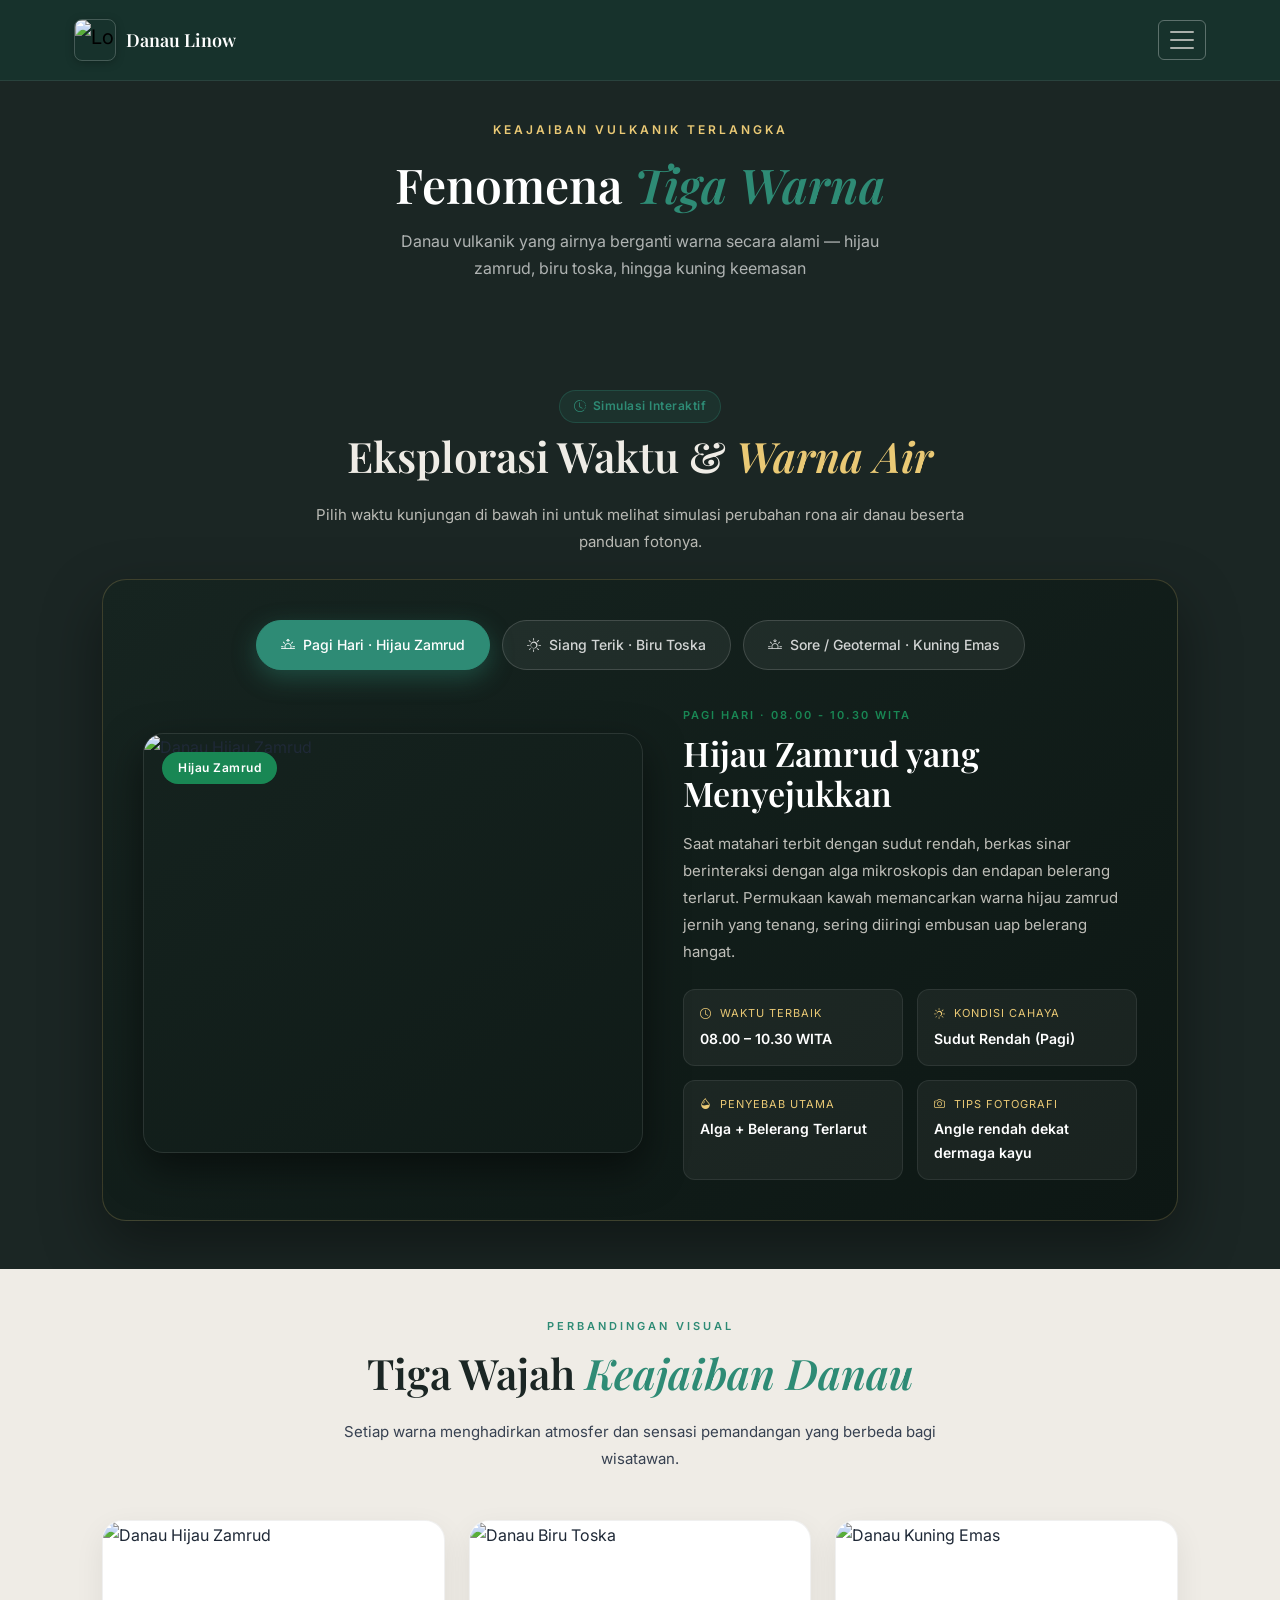
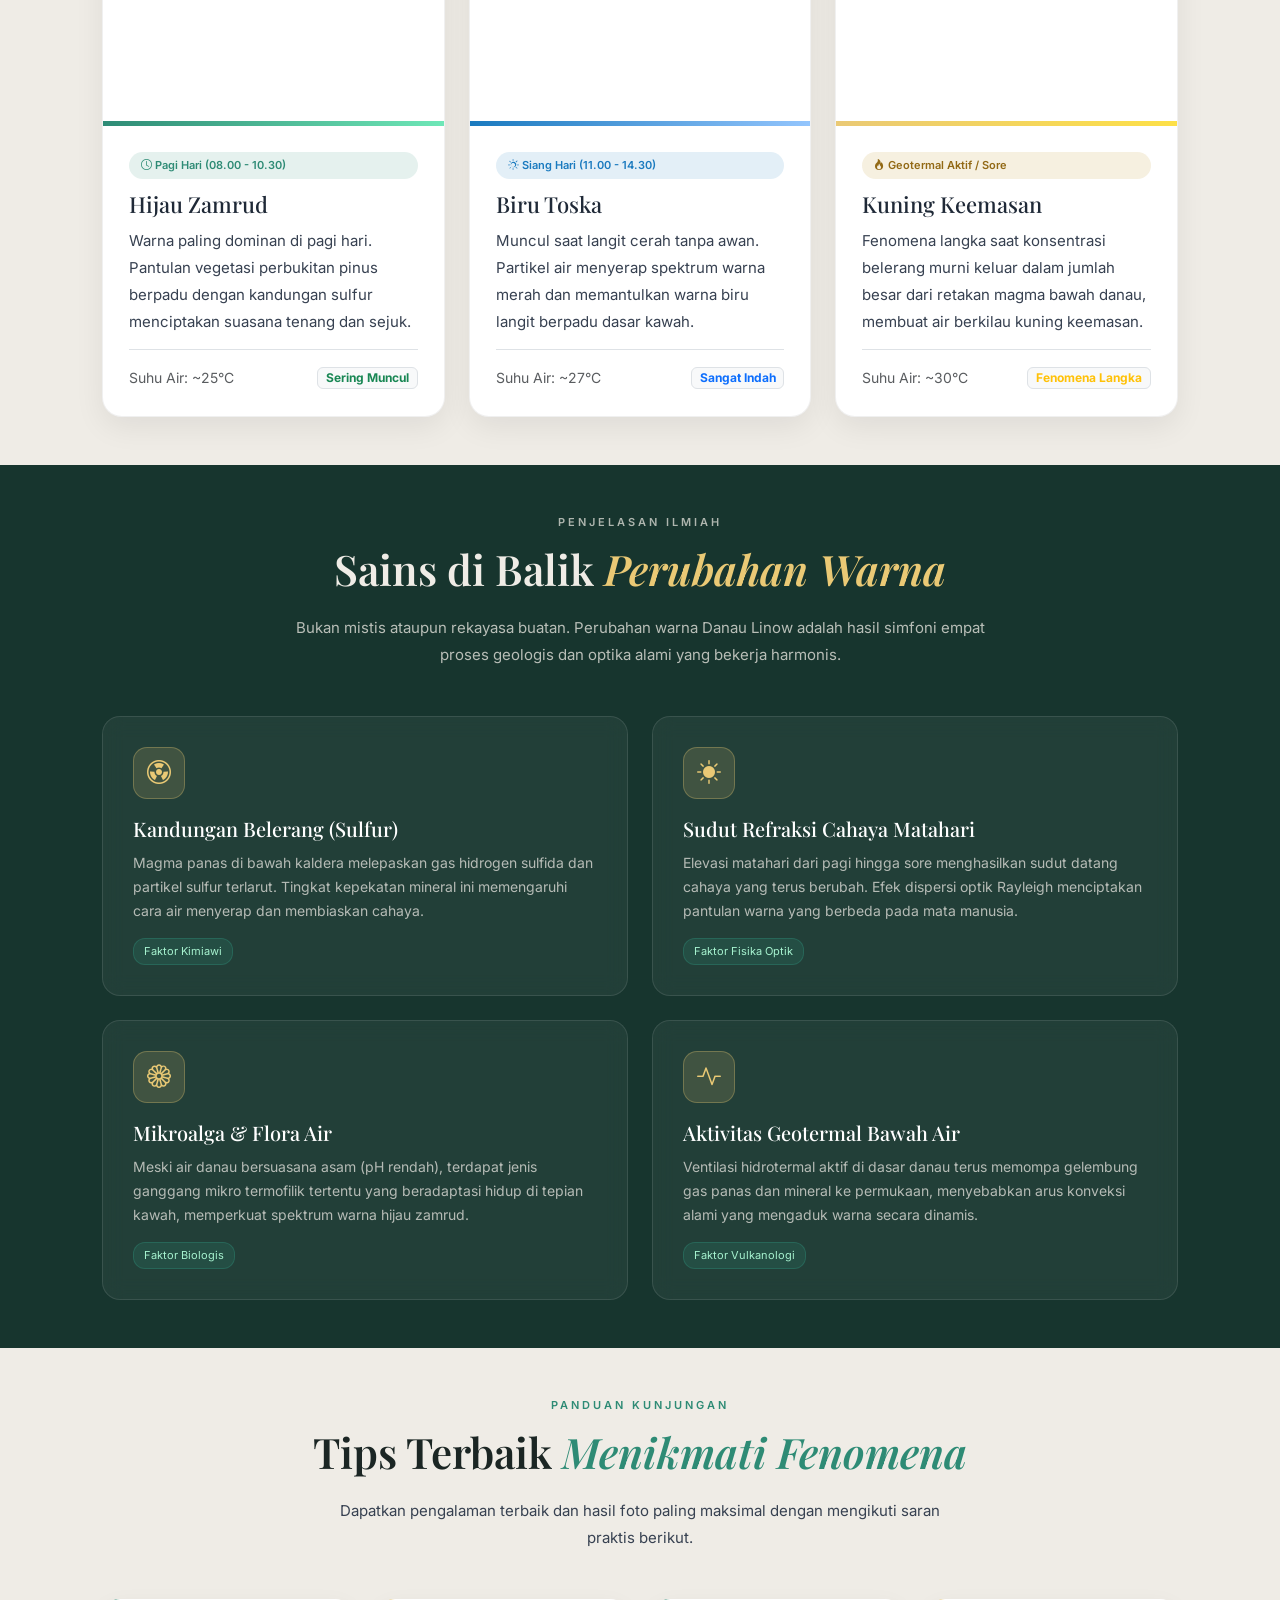
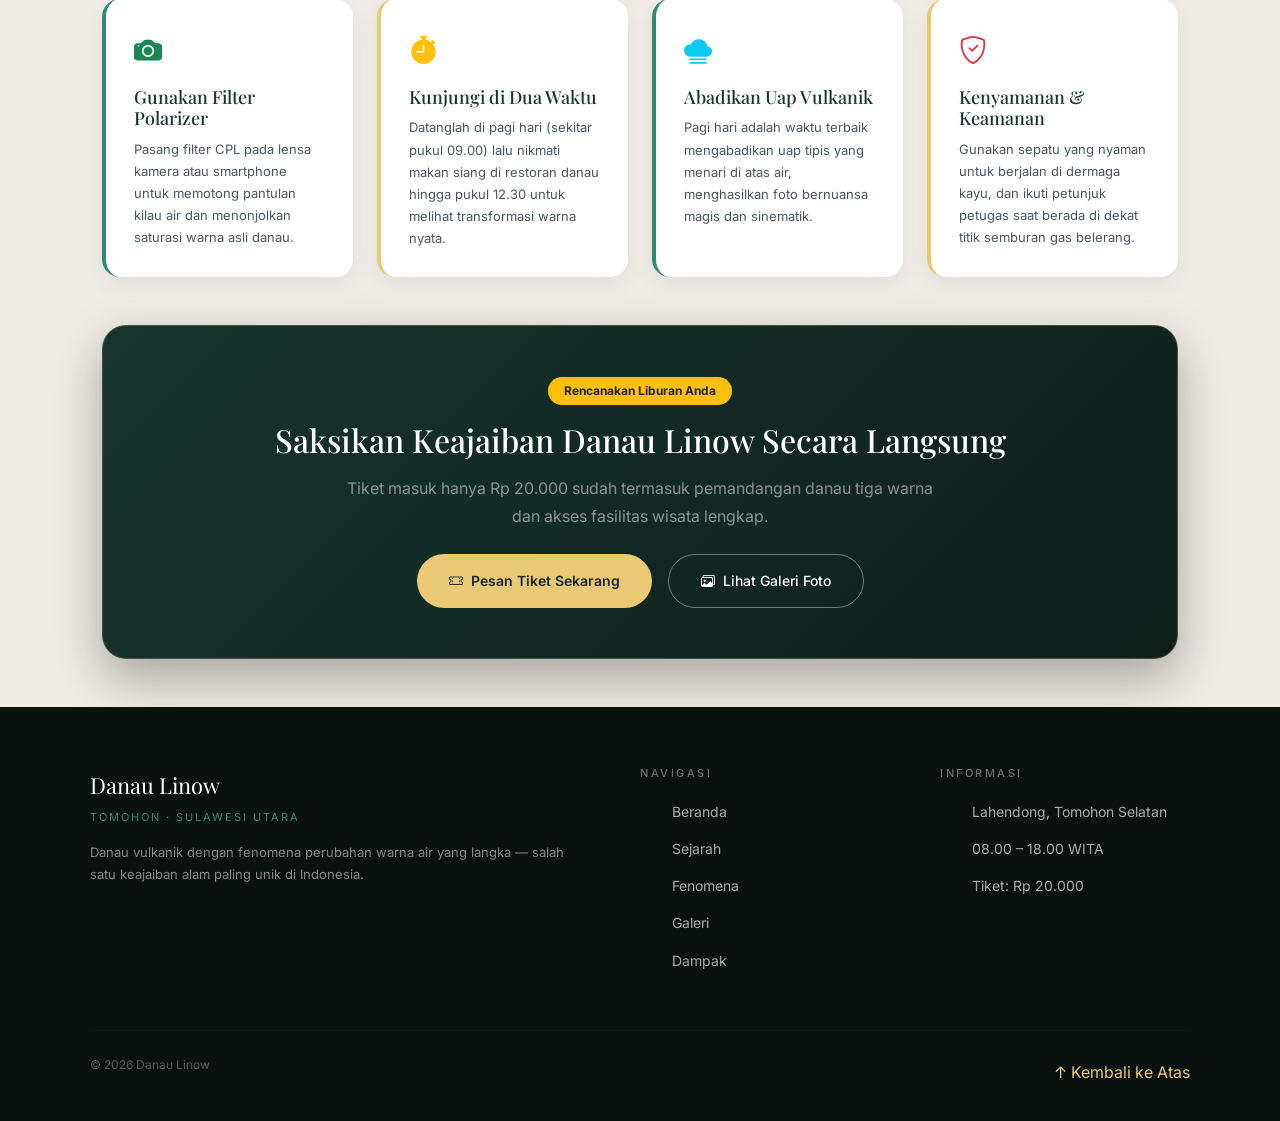
==== commit 9eaa6b0c: "Merge remote changes into main" ====
--- a/fenomena.html
+++ b/fenomena.html
@@ -315,7 +315,7 @@
     </div>
     <hr class="footer-divider" />
     <div class="footer-bottom">
-      <p>© 2025 Danau Linow — Dibuat untuk Tugas Mata Kuliah Web Design</p>
+      <p>© 2026 Danau Linow</p>
       <a href="fenomena.html">↑ Kembali ke Atas</a>
     </div>
   </footer>
